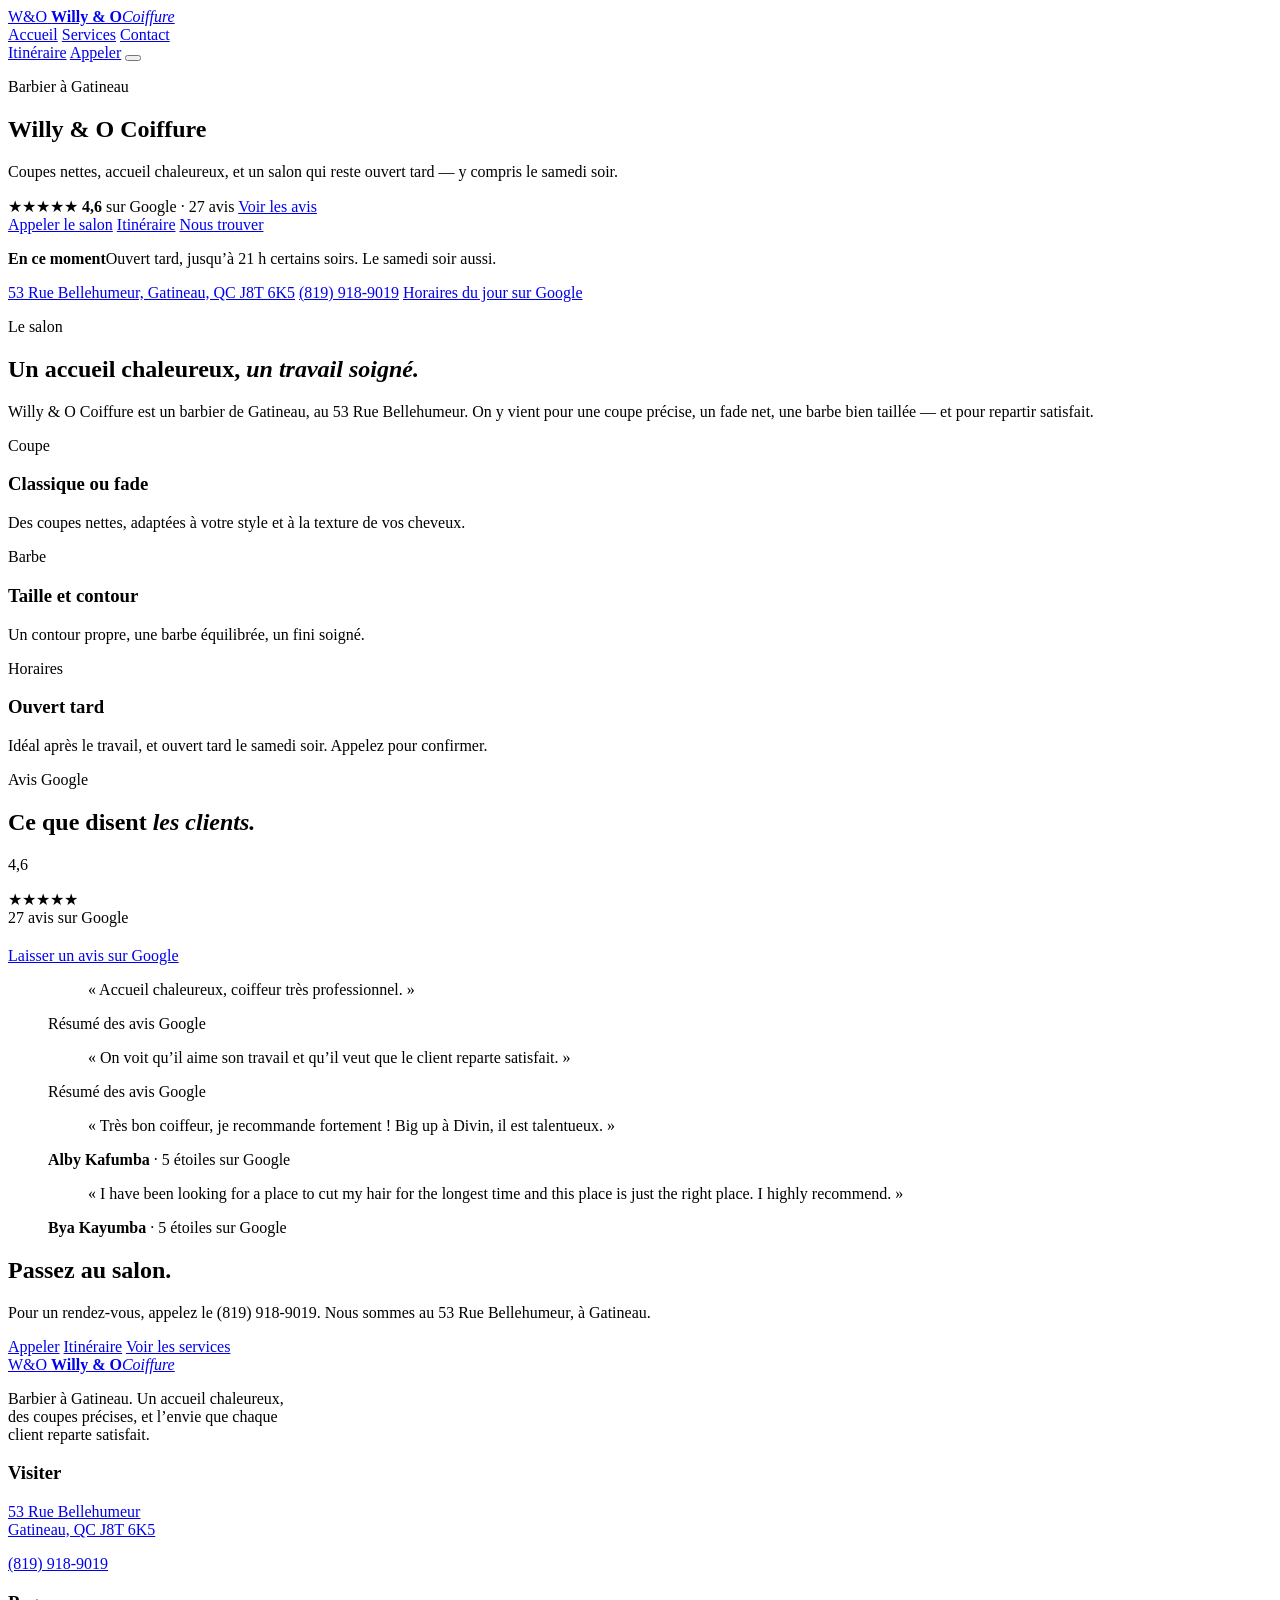
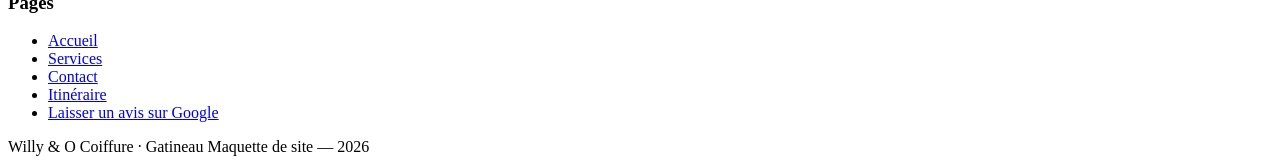
==== index.html @ 510dc856 "Add files via upload" ====
<!DOCTYPE html>
<html lang="fr">
<head>
  <meta charset="utf-8">
  <meta name="viewport" content="width=device-width, initial-scale=1">
  <title>Willy & O Coiffure — Barbier à Gatineau</title>
  <meta name="description" content="Barbier au 53 Rue Bellehumeur, Gatineau. Coupes, fades et barbe. 4,6 étoiles sur Google. Appelez le (819) 918-9019.">
  <link rel="icon" href="images/mark.svg" type="image/svg+xml">
  <link rel="preconnect" href="https://fonts.googleapis.com">
  <link rel="preconnect" href="https://fonts.gstatic.com" crossorigin>
  <link href="https://fonts.googleapis.com/css2?family=Cormorant+Garamond:ital,wght@0,500;0,600;1,500&family=Manrope:wght@400;500;600;700&display=swap" rel="stylesheet">
  <link rel="stylesheet" href="css/styles.css">
</head>
<body>
  <header class="header">
    <div class="header-inner">
      <a class="brand" href="index.html" aria-label="Willy &amp; O Coiffure — accueil">
        <span class="brand-mark" aria-hidden="true"><span>W&amp;O</span></span>
        <span class="brand-text"><strong>Willy &amp; O</strong><em>Coiffure</em></span>
      </a>
      <nav class="nav" aria-label="Navigation principale">
        <a href="index.html" aria-current="page">Accueil</a>
        <a href="services.html">Services</a>
        <a href="contact.html">Contact</a>
      </nav>
      <div class="header-actions">
        <a class="btn btn-ghost" href="https://www.google.com/maps/place/Willy+%26+O+Coiffure/@45.4751829,-75.6952067,17z/data=!3m2!4b1!5s0x4cce1b3f373b9ae1:0xc9d4cb1a926b3ba6!4m6!3m5!1s0x4cce1b52ba546b9f:0x3650c0cee4173c97!8m2!3d45.4751829!4d-75.6926318!16s%2Fg%2F11mzr9w0m_" target="_blank" rel="noopener">Itinéraire</a>
        <a class="btn btn-gold" href="tel:+18199189019">Appeler</a>
        <button class="menu-toggle" type="button" aria-label="Ouvrir le menu" aria-expanded="false"><span></span><span></span><span></span></button>
      </div>
    </div>
  </header>

  <main>
    <section class="hero">
      <div class="wrap hero-grid">
        <div>
          <p class="kicker">Barbier à Gatineau</p>
          <h1>Willy &amp; O <span>Coiffure</span></h1>
          <p class="lede">Coupes nettes, accueil chaleureux, et un salon qui reste ouvert tard — y compris le samedi soir.</p>
          <div class="rating">
            <span class="stars" aria-hidden="true">★★★★★</span>
            <span><strong>4,6</strong> sur Google · 27 avis</span>
            <a href="https://www.google.com/maps/place/Willy+%26+O+Coiffure/@45.4751829,-75.6952067,17z/data=!3m2!4b1!5s0x4cce1b3f373b9ae1:0xc9d4cb1a926b3ba6!4m6!3m5!1s0x4cce1b52ba546b9f:0x3650c0cee4173c97!8m2!3d45.4751829!4d-75.6926318!16s%2Fg%2F11mzr9w0m_" target="_blank" rel="noopener">Voir les avis</a>
          </div>
          <div class="hero-actions">
            <a class="btn btn-gold" href="tel:+18199189019">Appeler le salon</a>
            <a class="btn btn-ghost" href="https://www.google.com/maps/place/Willy+%26+O+Coiffure/@45.4751829,-75.6952067,17z/data=!3m2!4b1!5s0x4cce1b3f373b9ae1:0xc9d4cb1a926b3ba6!4m6!3m5!1s0x4cce1b52ba546b9f:0x3650c0cee4173c97!8m2!3d45.4751829!4d-75.6926318!16s%2Fg%2F11mzr9w0m_" target="_blank" rel="noopener">Itinéraire</a>
            <a class="btn btn-ghost" href="contact.html">Nous trouver</a>
          </div>
        </div>
        <aside class="hero-card">
          <p><strong>En ce moment</strong>Ouvert tard, jusqu’à 21 h certains soirs. Le samedi soir aussi.</p>
          <div class="meta">
            <a class="line" href="https://www.google.com/maps/place/Willy+%26+O+Coiffure/@45.4751829,-75.6952067,17z/data=!3m2!4b1!5s0x4cce1b3f373b9ae1:0xc9d4cb1a926b3ba6!4m6!3m5!1s0x4cce1b52ba546b9f:0x3650c0cee4173c97!8m2!3d45.4751829!4d-75.6926318!16s%2Fg%2F11mzr9w0m_" target="_blank" rel="noopener">53 Rue Bellehumeur, Gatineau, QC J8T 6K5</a>
            <a class="line" href="tel:+18199189019">(819) 918-9019</a>
            <a class="line" href="https://www.google.com/maps/place/Willy+%26+O+Coiffure/@45.4751829,-75.6952067,17z/data=!3m2!4b1!5s0x4cce1b3f373b9ae1:0xc9d4cb1a926b3ba6!4m6!3m5!1s0x4cce1b52ba546b9f:0x3650c0cee4173c97!8m2!3d45.4751829!4d-75.6926318!16s%2Fg%2F11mzr9w0m_" target="_blank" rel="noopener">Horaires du jour sur Google</a>
          </div>
        </aside>
      </div>
    </section>

    <section class="section">
      <div class="wrap">
        <div class="section-head">
          <p class="kicker">Le salon</p>
          <h2>Un accueil chaleureux, <em>un travail soigné.</em></h2>
          <p class="intro">Willy &amp; O Coiffure est un barbier de Gatineau, au 53 Rue Bellehumeur. On y vient pour une coupe précise, un fade net, une barbe bien taillée — et pour repartir satisfait.</p>
        </div>
        <div class="cards-3">
          <article class="card">
            <span class="tag">Coupe</span>
            <h3>Classique ou fade</h3>
            <p>Des coupes nettes, adaptées à votre style et à la texture de vos cheveux.</p>
          </article>
          <article class="card">
            <span class="tag">Barbe</span>
            <h3>Taille et contour</h3>
            <p>Un contour propre, une barbe équilibrée, un fini soigné.</p>
          </article>
          <article class="card">
            <span class="tag">Horaires</span>
            <h3>Ouvert tard</h3>
            <p>Idéal après le travail, et ouvert tard le samedi soir. Appelez pour confirmer.</p>
          </article>
        </div>
      </div>
    </section>

    <section class="section" id="avis">
      <div class="wrap">
        <div class="section-head">
          <p class="kicker">Avis Google</p>
          <h2>Ce que disent <em>les clients.</em></h2>
        </div>
        <div class="review-grid">
          <div class="score-box">
            <div class="num">4,6</div>
            <p><span class="stars" aria-hidden="true">★★★★★</span><br>27 avis sur Google</p>
            <p style="margin-top:20px;"><a class="btn btn-gold" href="https://www.google.com/maps/place/Willy+%26+O+Coiffure/@45.4751829,-75.6952067,17z/data=!3m2!4b1!5s0x4cce1b3f373b9ae1:0xc9d4cb1a926b3ba6!4m6!3m5!1s0x4cce1b52ba546b9f:0x3650c0cee4173c97!8m2!3d45.4751829!4d-75.6926318!16s%2Fg%2F11mzr9w0m_" target="_blank" rel="noopener">Laisser un avis sur Google</a></p>
          </div>
          <div class="quotes">
            <figure class="quote">
              <blockquote>« Accueil chaleureux, coiffeur très professionnel. »</blockquote>
              <figcaption>Résumé des avis Google</figcaption>
            </figure>
            <figure class="quote">
              <blockquote>« On voit qu’il aime son travail et qu’il veut que le client reparte satisfait. »</blockquote>
              <figcaption>Résumé des avis Google</figcaption>
            </figure>
            <figure class="quote">
              <blockquote>« Très bon coiffeur, je recommande fortement ! Big up à Divin, il est talentueux. »</blockquote>
              <figcaption><strong>Alby Kafumba</strong> · 5 étoiles sur Google</figcaption>
            </figure>
            <figure class="quote">
              <blockquote>« I have been looking for a place to cut my hair for the longest time and this place is just the right place. I highly recommend. »</blockquote>
              <figcaption><strong>Bya Kayumba</strong> · 5 étoiles sur Google</figcaption>
            </figure>
          </div>
        </div>
      </div>
    </section>

    <section class="cta-band">
      <div class="wrap">
        <h2>Passez au salon.</h2>
        <p>Pour un rendez-vous, appelez le (819) 918-9019. Nous sommes au 53 Rue Bellehumeur, à Gatineau.</p>
        <div class="cta-row">
          <a class="btn btn-gold" href="tel:+18199189019">Appeler</a>
          <a class="btn btn-ghost" href="https://www.google.com/maps/place/Willy+%26+O+Coiffure/@45.4751829,-75.6952067,17z/data=!3m2!4b1!5s0x4cce1b3f373b9ae1:0xc9d4cb1a926b3ba6!4m6!3m5!1s0x4cce1b52ba546b9f:0x3650c0cee4173c97!8m2!3d45.4751829!4d-75.6926318!16s%2Fg%2F11mzr9w0m_" target="_blank" rel="noopener">Itinéraire</a>
          <a class="btn btn-ghost" href="services.html">Voir les services</a>
        </div>
      </div>
    </section>
  </main>

  <footer class="footer">
    <div class="wrap footer-grid">
      <div>
        <a class="brand" href="index.html">
          <span class="brand-mark" aria-hidden="true"><span>W&amp;O</span></span>
          <span class="brand-text"><strong>Willy &amp; O</strong><em>Coiffure</em></span>
        </a>
        <p style="margin:16px 0 0;max-width:36ch;">Barbier à Gatineau. Un accueil chaleureux, des coupes précises, et l’envie que chaque client reparte satisfait.</p>
      </div>
      <div>
        <h3>Visiter</h3>
        <p><a href="https://www.google.com/maps/place/Willy+%26+O+Coiffure/@45.4751829,-75.6952067,17z/data=!3m2!4b1!5s0x4cce1b3f373b9ae1:0xc9d4cb1a926b3ba6!4m6!3m5!1s0x4cce1b52ba546b9f:0x3650c0cee4173c97!8m2!3d45.4751829!4d-75.6926318!16s%2Fg%2F11mzr9w0m_" target="_blank" rel="noopener">53 Rue Bellehumeur<br>Gatineau, QC J8T 6K5</a></p>
        <p style="margin-top:12px;"><a href="tel:+18199189019">(819) 918-9019</a></p>
      </div>
      <div>
        <h3>Pages</h3>
        <ul>
          <li><a href="index.html">Accueil</a></li>
          <li><a href="services.html">Services</a></li>
          <li><a href="contact.html">Contact</a></li>
          <li><a href="https://www.google.com/maps/place/Willy+%26+O+Coiffure/@45.4751829,-75.6952067,17z/data=!3m2!4b1!5s0x4cce1b3f373b9ae1:0xc9d4cb1a926b3ba6!4m6!3m5!1s0x4cce1b52ba546b9f:0x3650c0cee4173c97!8m2!3d45.4751829!4d-75.6926318!16s%2Fg%2F11mzr9w0m_" target="_blank" rel="noopener">Itinéraire</a></li>
          <li><a href="https://www.google.com/maps/place/Willy+%26+O+Coiffure/@45.4751829,-75.6952067,17z/data=!3m2!4b1!5s0x4cce1b3f373b9ae1:0xc9d4cb1a926b3ba6!4m6!3m5!1s0x4cce1b52ba546b9f:0x3650c0cee4173c97!8m2!3d45.4751829!4d-75.6926318!16s%2Fg%2F11mzr9w0m_" target="_blank" rel="noopener">Laisser un avis sur Google</a></li>
        </ul>
      </div>
    </div>
    <div class="wrap legal">
      <span>Willy &amp; O Coiffure · Gatineau</span>
      <span>Maquette de site — 2026</span>
    </div>
  </footer>
  <script src="js/main.js"></script>
</body>
</html>
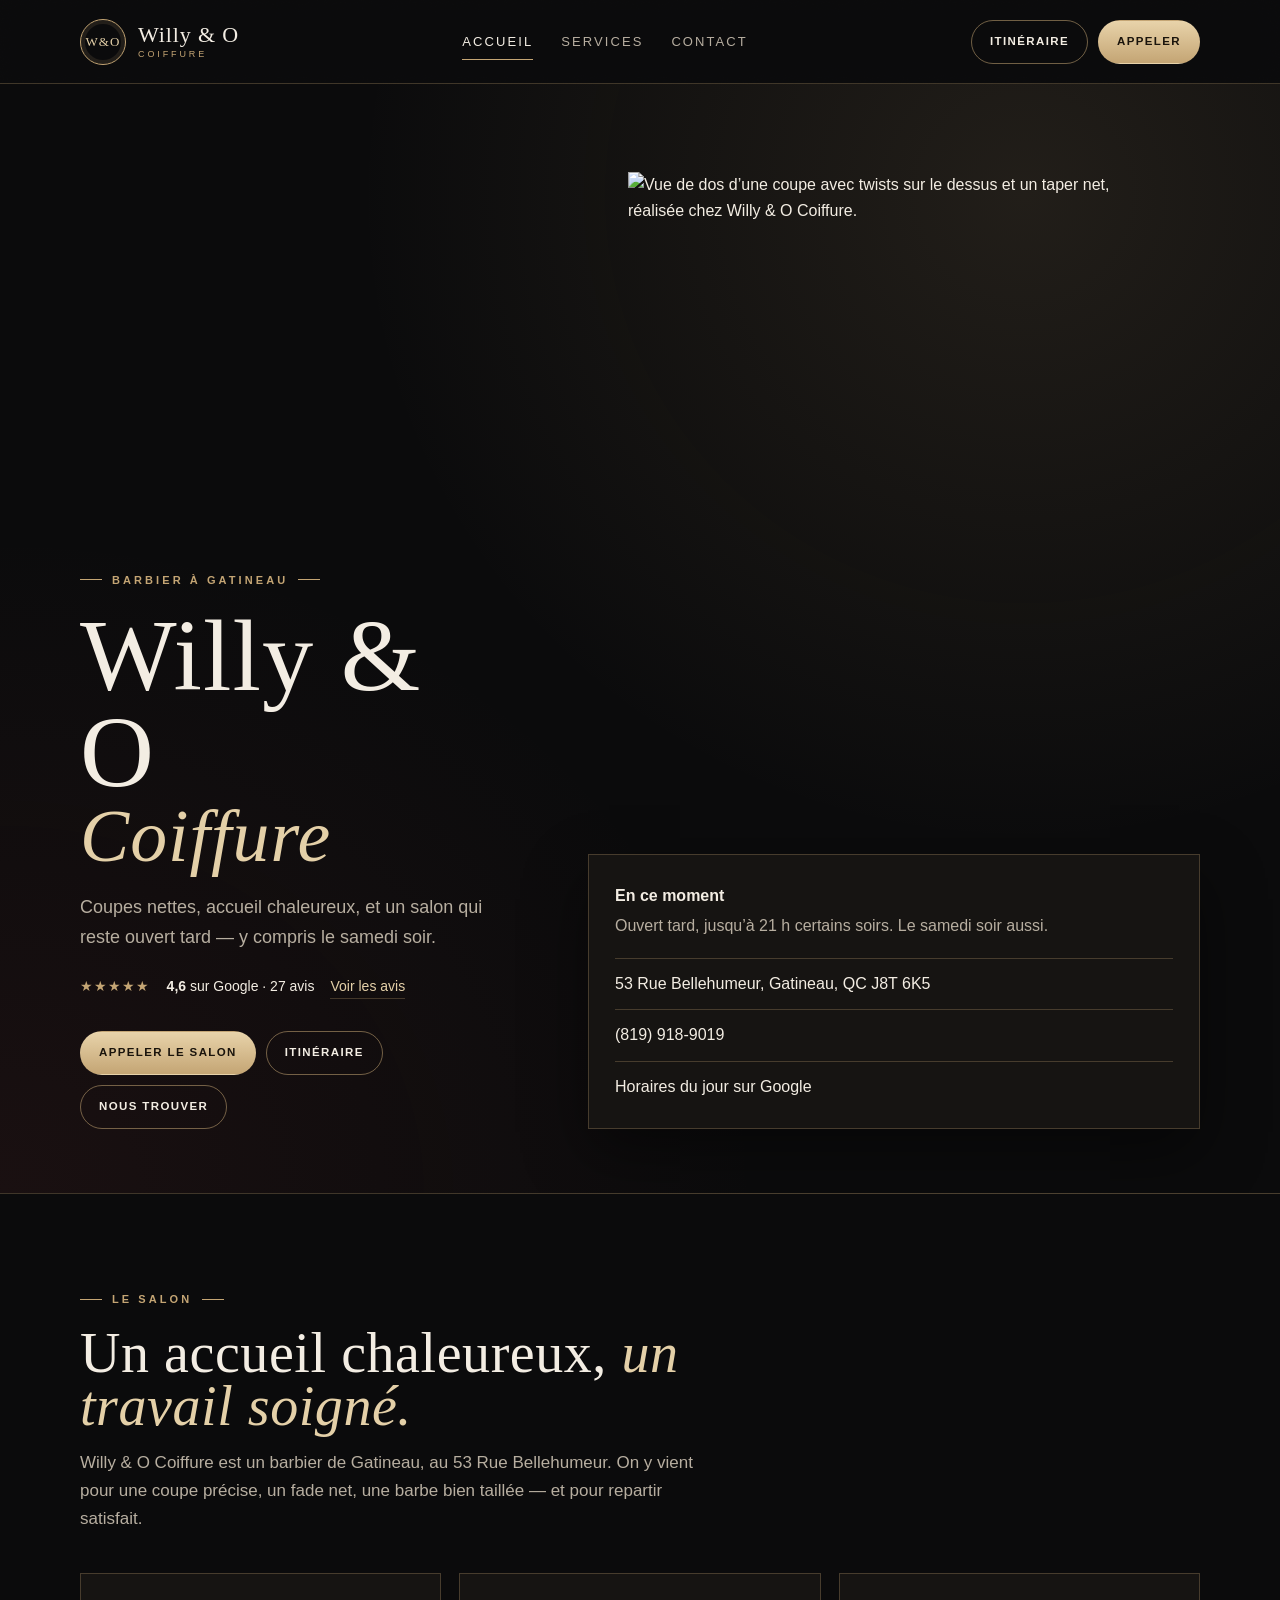
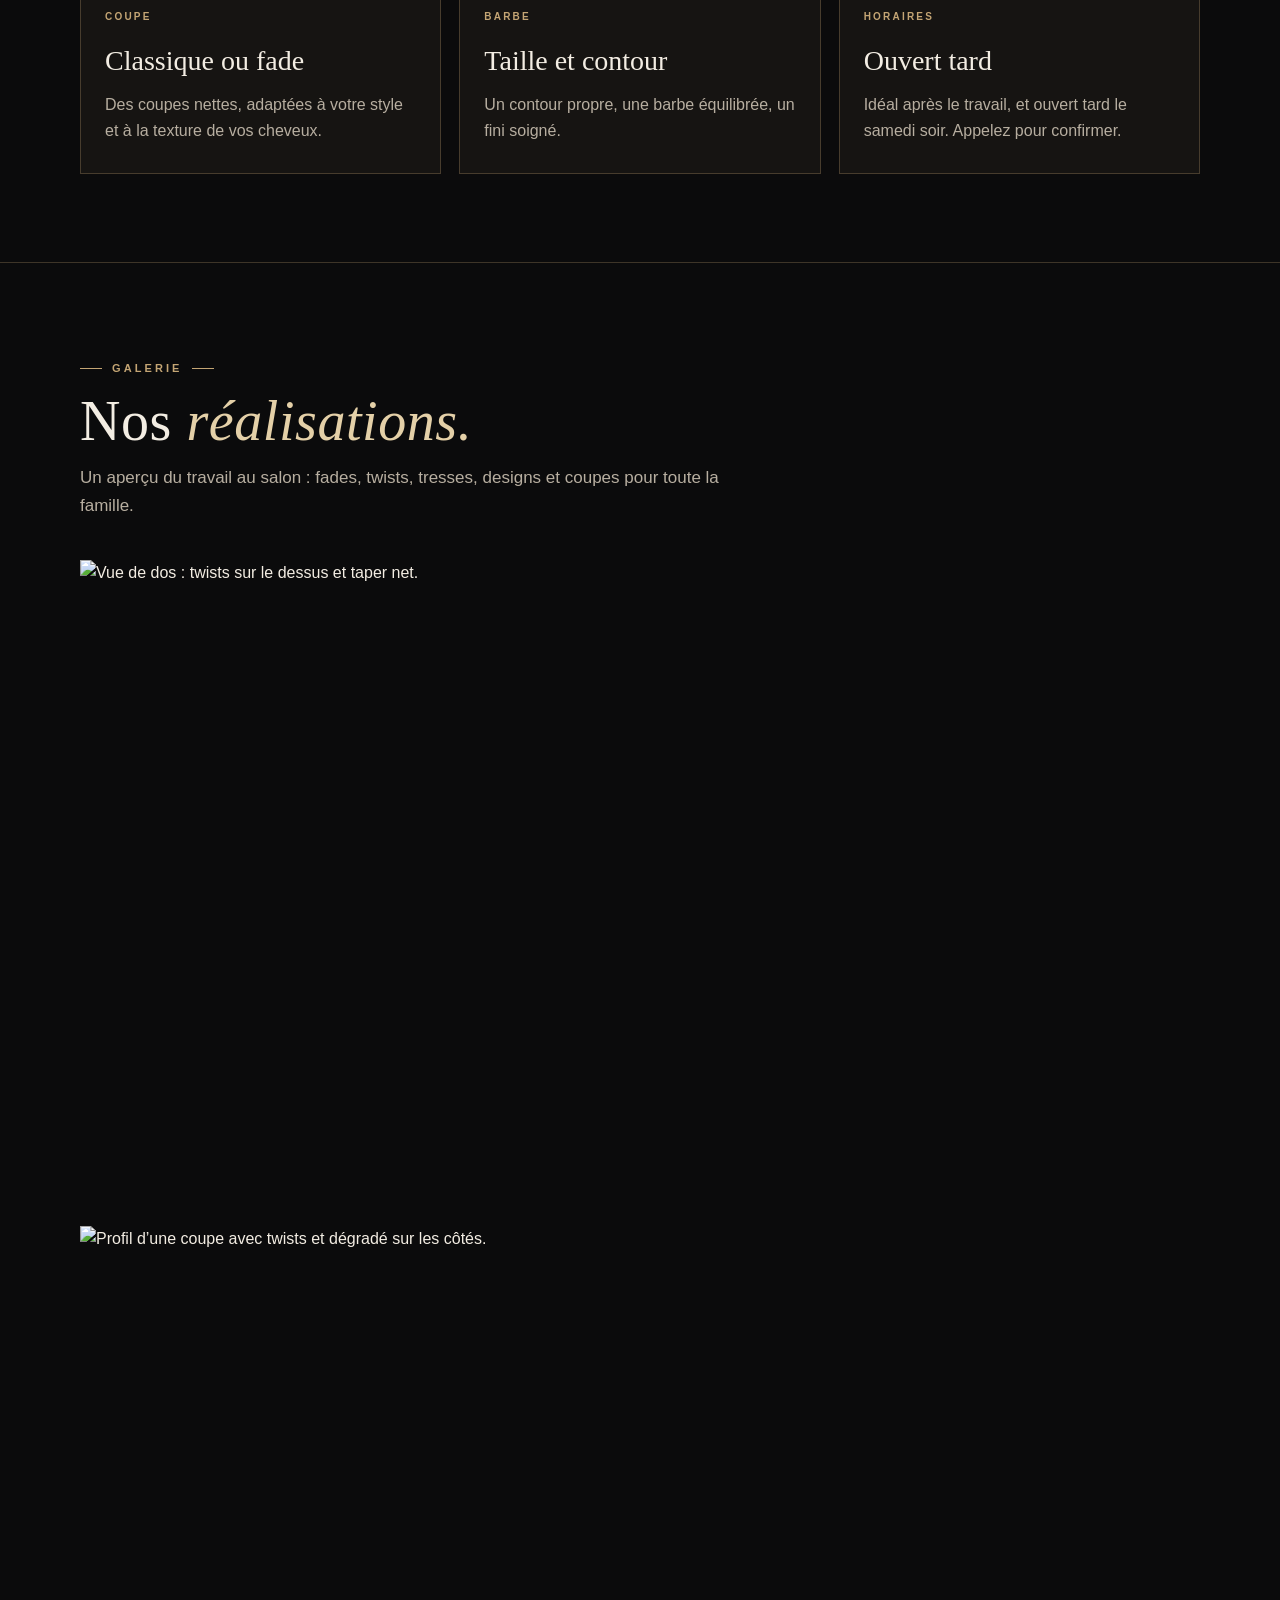
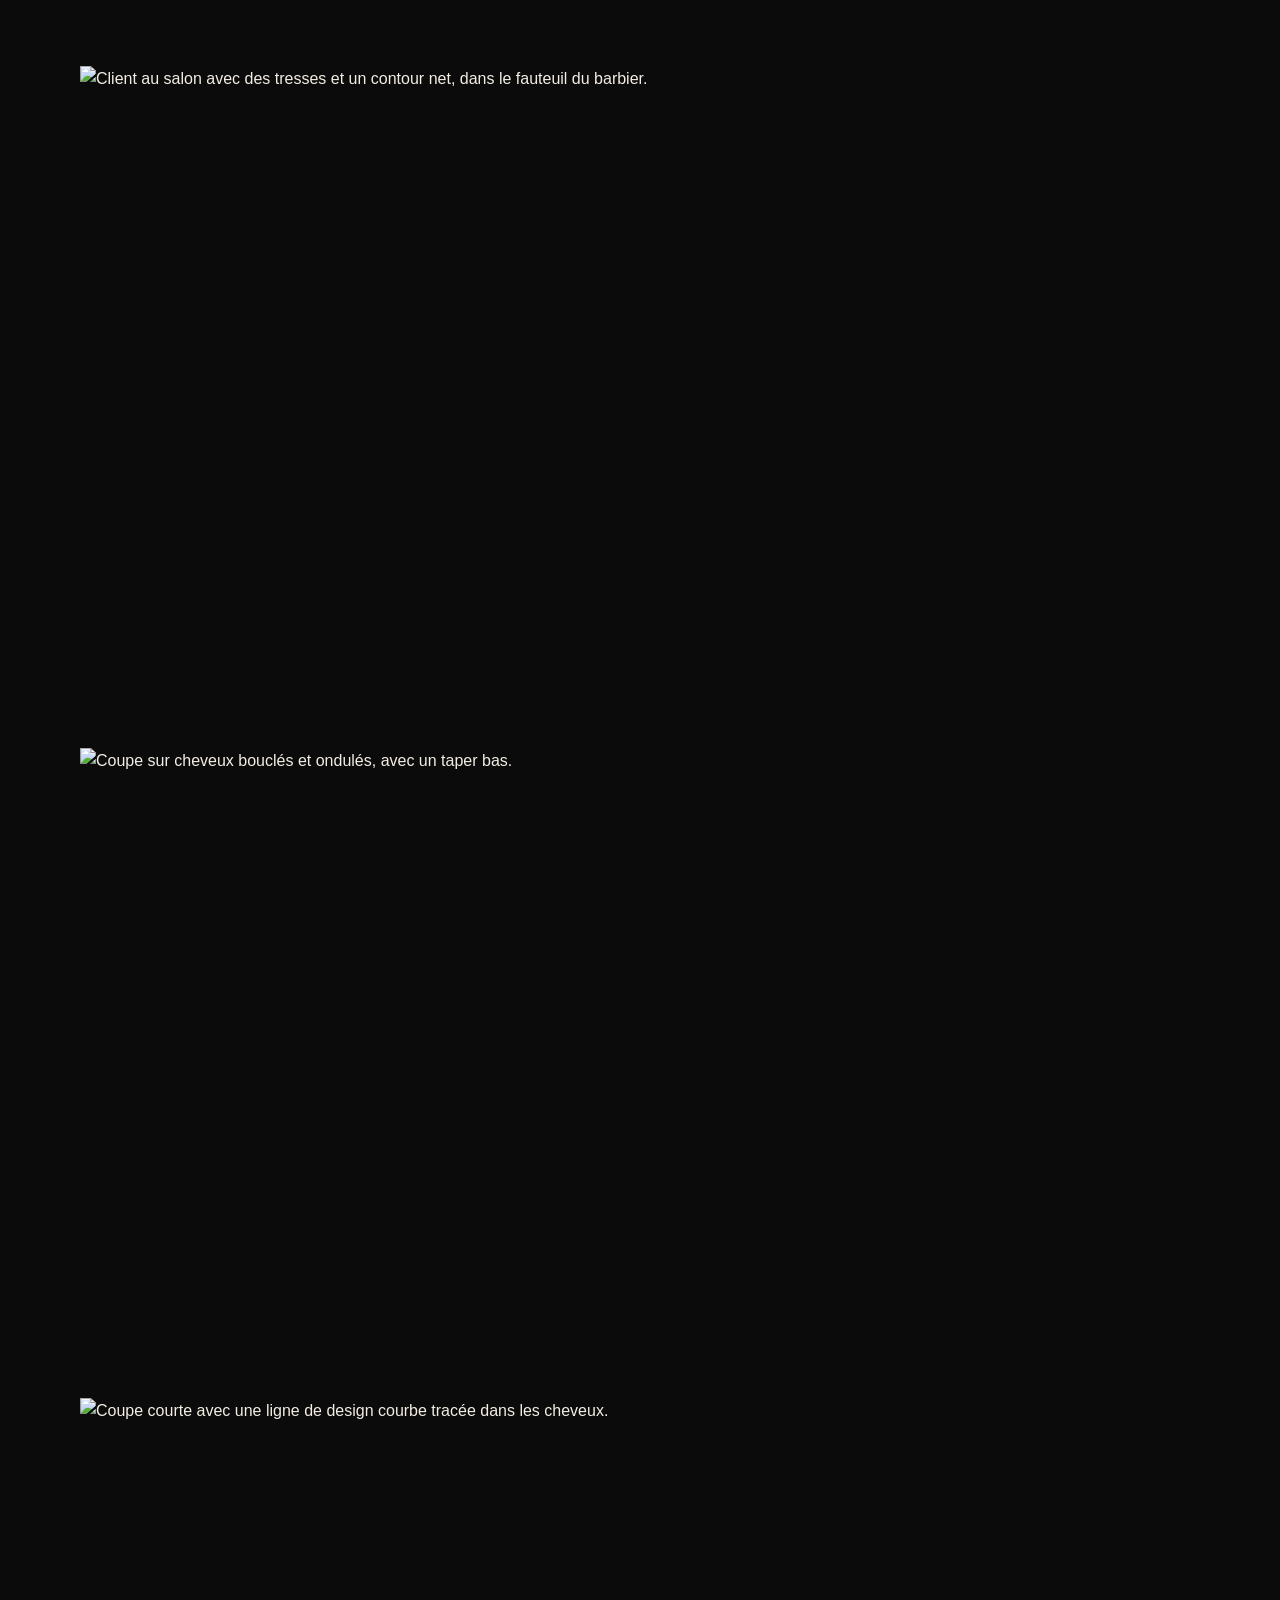
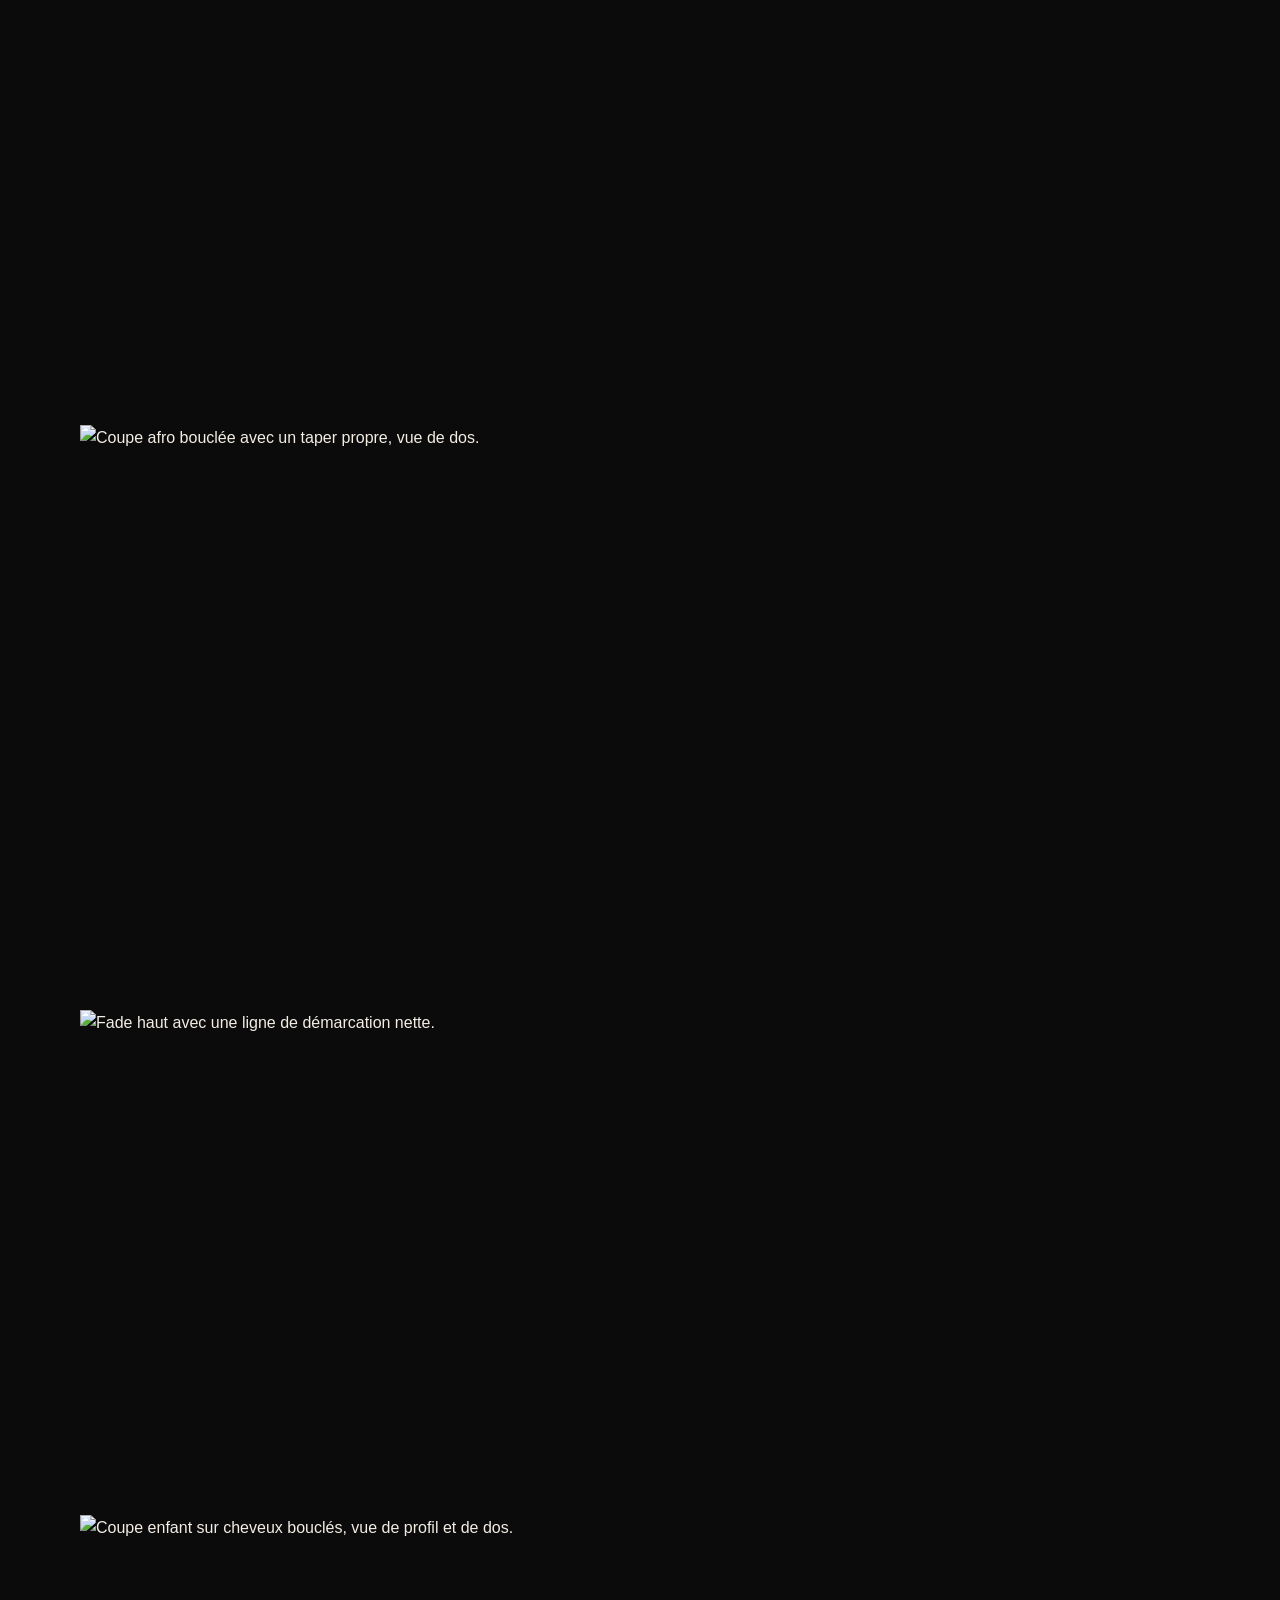
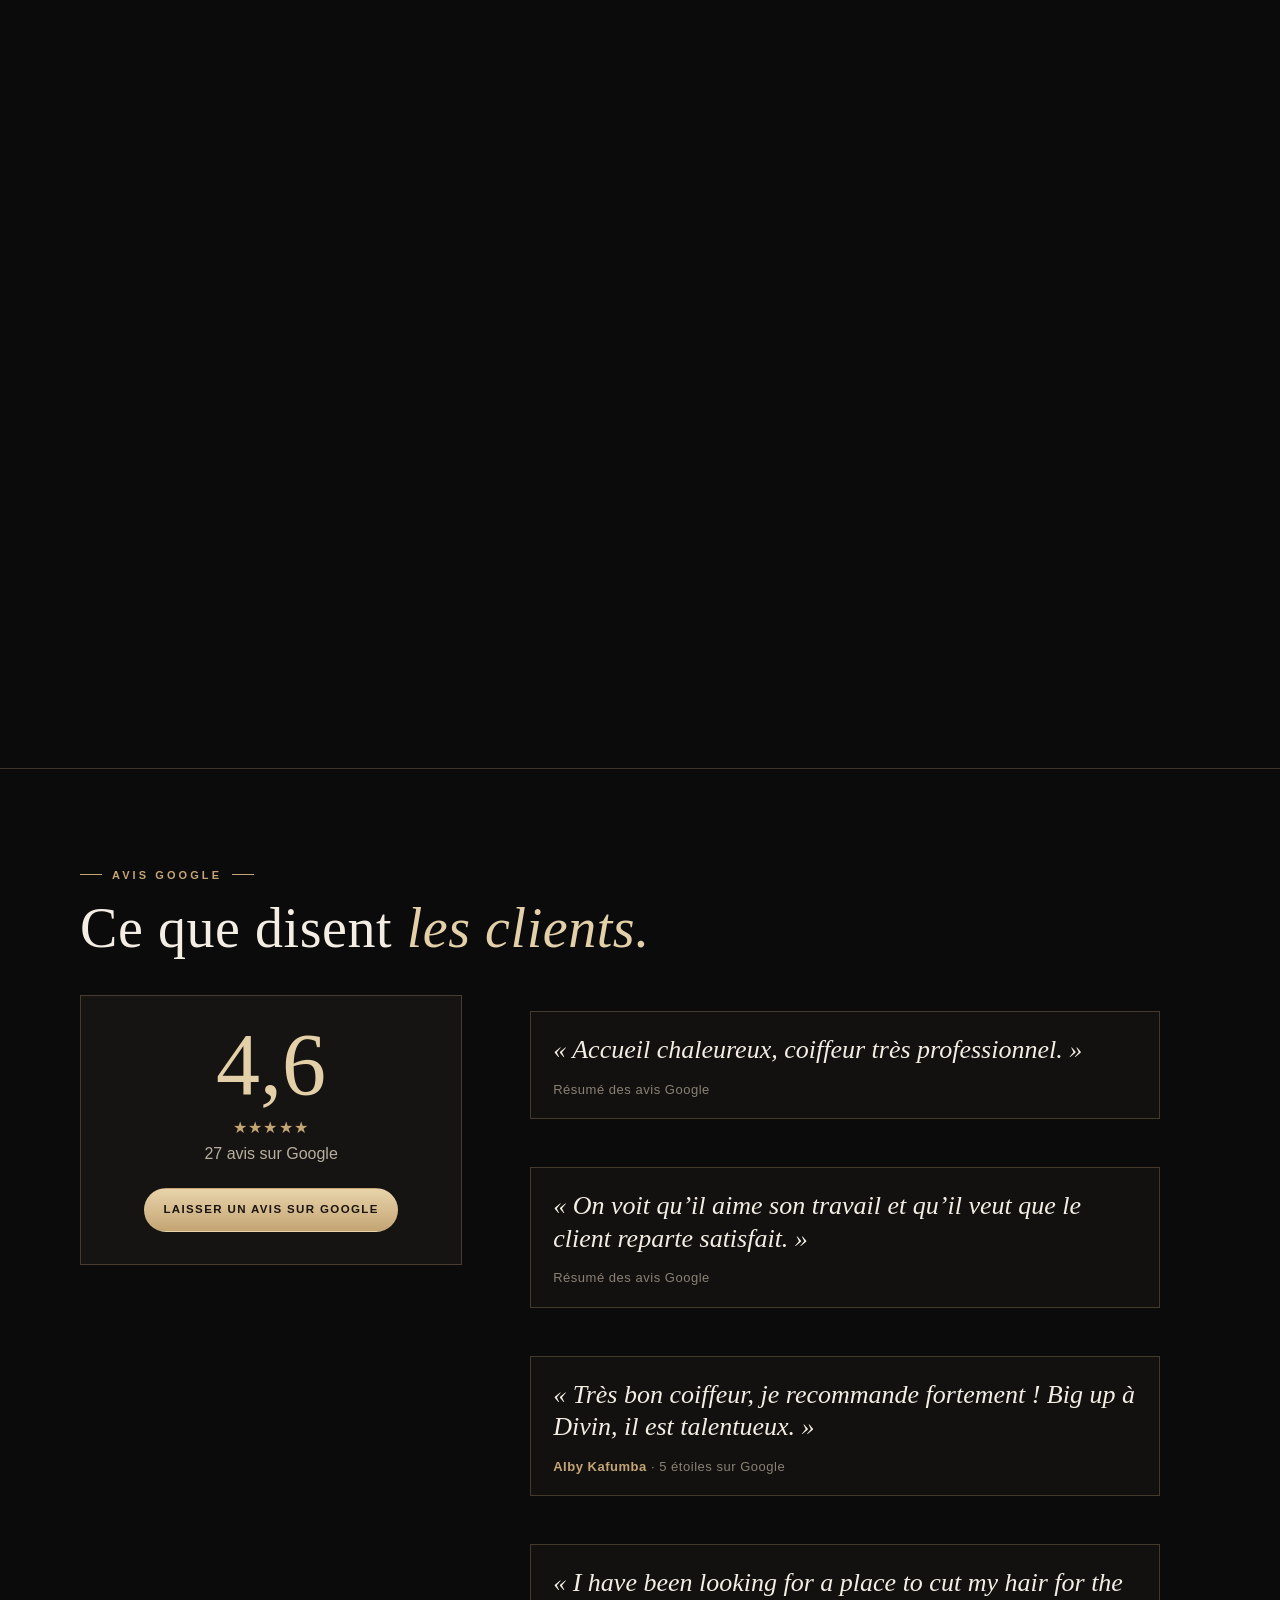
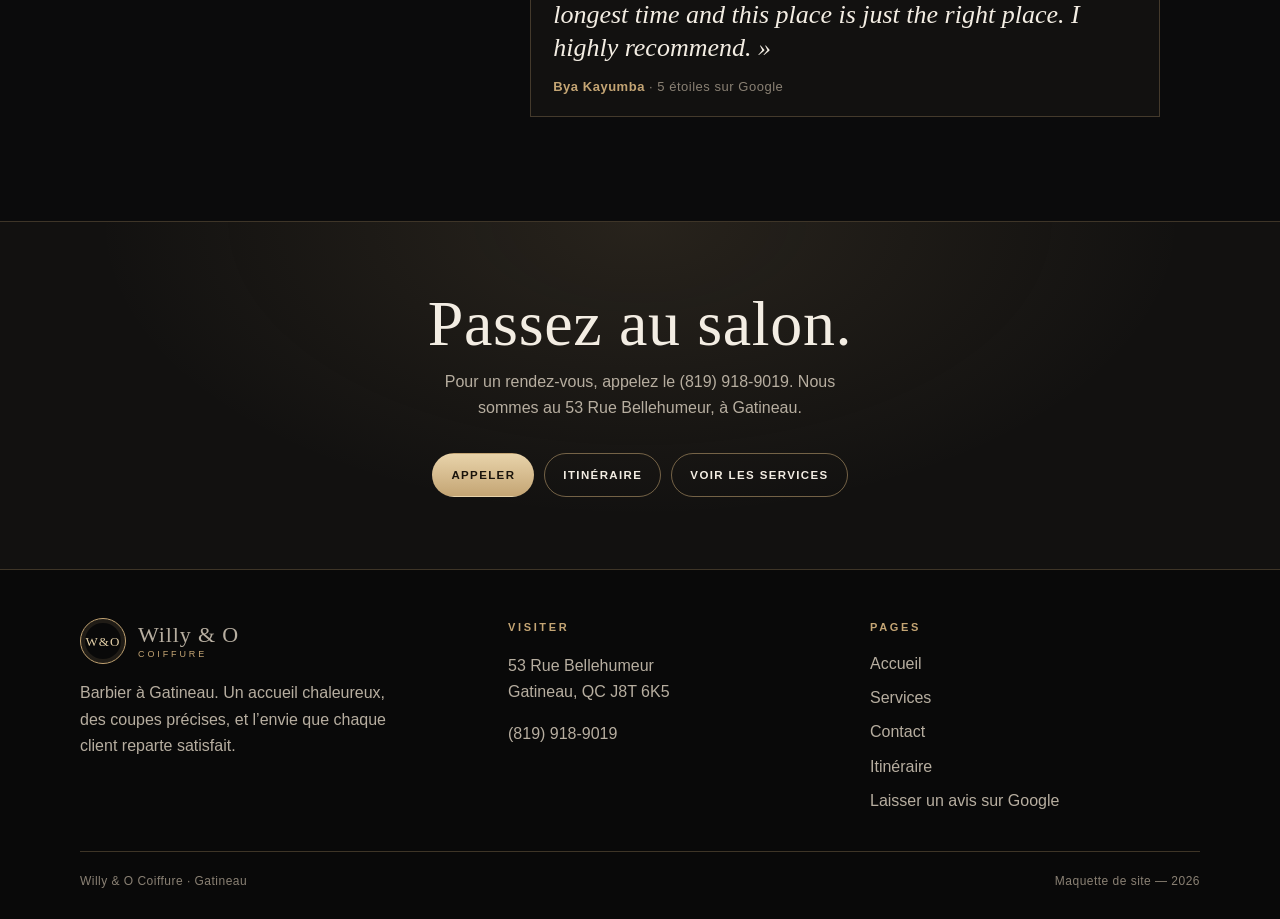
==== commit 9b8fd7b0: "Add files via upload" ====
--- a/index.html
+++ b/index.html
@@ -49,14 +49,19 @@
             <a class="btn btn-ghost" href="contact.html">Nous trouver</a>
           </div>
         </div>
-        <aside class="hero-card">
-          <p><strong>En ce moment</strong>Ouvert tard, jusqu’à 21 h certains soirs. Le samedi soir aussi.</p>
-          <div class="meta">
-            <a class="line" href="https://www.google.com/maps/place/Willy+%26+O+Coiffure/@45.4751829,-75.6952067,17z/data=!3m2!4b1!5s0x4cce1b3f373b9ae1:0xc9d4cb1a926b3ba6!4m6!3m5!1s0x4cce1b52ba546b9f:0x3650c0cee4173c97!8m2!3d45.4751829!4d-75.6926318!16s%2Fg%2F11mzr9w0m_" target="_blank" rel="noopener">53 Rue Bellehumeur, Gatineau, QC J8T 6K5</a>
-            <a class="line" href="tel:+18199189019">(819) 918-9019</a>
-            <a class="line" href="https://www.google.com/maps/place/Willy+%26+O+Coiffure/@45.4751829,-75.6952067,17z/data=!3m2!4b1!5s0x4cce1b3f373b9ae1:0xc9d4cb1a926b3ba6!4m6!3m5!1s0x4cce1b52ba546b9f:0x3650c0cee4173c97!8m2!3d45.4751829!4d-75.6926318!16s%2Fg%2F11mzr9w0m_" target="_blank" rel="noopener">Horaires du jour sur Google</a>
-          </div>
-        </aside>
+        <div class="hero-visual">
+          <figure class="hero-frame">
+            <img src="images/gallery/01-twists-dos.jpg" width="532" height="666" alt="Vue de dos d’une coupe avec twists sur le dessus et un taper net, réalisée chez Willy &amp; O Coiffure.">
+          </figure>
+          <aside class="hero-card">
+            <p><strong>En ce moment</strong>Ouvert tard, jusqu’à 21 h certains soirs. Le samedi soir aussi.</p>
+            <div class="meta">
+              <a class="line" href="https://www.google.com/maps/place/Willy+%26+O+Coiffure/@45.4751829,-75.6952067,17z/data=!3m2!4b1!5s0x4cce1b3f373b9ae1:0xc9d4cb1a926b3ba6!4m6!3m5!1s0x4cce1b52ba546b9f:0x3650c0cee4173c97!8m2!3d45.4751829!4d-75.6926318!16s%2Fg%2F11mzr9w0m_" target="_blank" rel="noopener">53 Rue Bellehumeur, Gatineau, QC J8T 6K5</a>
+              <a class="line" href="tel:+18199189019">(819) 918-9019</a>
+              <a class="line" href="https://www.google.com/maps/place/Willy+%26+O+Coiffure/@45.4751829,-75.6952067,17z/data=!3m2!4b1!5s0x4cce1b3f373b9ae1:0xc9d4cb1a926b3ba6!4m6!3m5!1s0x4cce1b52ba546b9f:0x3650c0cee4173c97!8m2!3d45.4751829!4d-75.6926318!16s%2Fg%2F11mzr9w0m_" target="_blank" rel="noopener">Horaires du jour sur Google</a>
+            </div>
+          </aside>
+        </div>
       </div>
     </section>
 
@@ -87,6 +92,43 @@
       </div>
     </section>
 
+
+    <section class="section" id="realisations">
+      <div class="wrap">
+        <div class="section-head">
+          <p class="kicker">Galerie</p>
+          <h2>Nos <em>réalisations.</em></h2>
+          <p class="intro">Un aperçu du travail au salon : fades, twists, tresses, designs et coupes pour toute la famille.</p>
+        </div>
+        <div class="gallery-grid">
+          <a class="gallery-item" href="images/gallery/01-twists-dos.jpg" data-lightbox>
+            <img src="images/gallery/01-twists-dos.jpg" width="532" height="666" loading="lazy" alt="Vue de dos : twists sur le dessus et taper net.">
+          </a>
+          <a class="gallery-item" href="images/gallery/02-twists-profil.jpg" data-lightbox>
+            <img src="images/gallery/02-twists-profil.jpg" width="425" height="440" loading="lazy" alt="Profil d’une coupe avec twists et dégradé sur les côtés.">
+          </a>
+          <a class="gallery-item" href="images/gallery/03-tresses-salon.jpg" data-lightbox>
+            <img src="images/gallery/03-tresses-salon.jpg" width="770" height="682" loading="lazy" alt="Client au salon avec des tresses et un contour net, dans le fauteuil du barbier.">
+          </a>
+          <a class="gallery-item" href="images/gallery/04-curly-taper.jpg" data-lightbox>
+            <img src="images/gallery/04-curly-taper.jpg" width="872" height="650" loading="lazy" alt="Coupe sur cheveux bouclés et ondulés, avec un taper bas.">
+          </a>
+          <a class="gallery-item" href="images/gallery/05-design-courbe.jpg" data-lightbox>
+            <img src="images/gallery/05-design-courbe.jpg" width="932" height="627" loading="lazy" alt="Coupe courte avec une ligne de design courbe tracée dans les cheveux.">
+          </a>
+          <a class="gallery-item" href="images/gallery/06-afro-taper.jpg" data-lightbox>
+            <img src="images/gallery/06-afro-taper.jpg" width="776" height="585" loading="lazy" alt="Coupe afro bouclée avec un taper propre, vue de dos.">
+          </a>
+          <a class="gallery-item" href="images/gallery/07-high-fade-ligne.jpg" data-lightbox>
+            <img src="images/gallery/07-high-fade-ligne.jpg" width="622" height="505" loading="lazy" alt="Fade haut avec une ligne de démarcation nette.">
+          </a>
+          <a class="gallery-item" href="images/gallery/08-coupe-enfant.jpg" data-lightbox>
+            <img src="images/gallery/08-coupe-enfant.jpg" width="913" height="765" loading="lazy" alt="Coupe enfant sur cheveux bouclés, vue de profil et de dos.">
+          </a>
+        </div>
+      </div>
+    </section>
+
     <section class="section" id="avis">
       <div class="wrap">
         <div class="section-head">
--- a/css/styles.css
+++ b/css/styles.css
@@ -0,0 +1,451 @@
+/* Willy & O Coiffure — maquette 3 pages */
+:root {
+  --bg: #0b0b0c;
+  --bg-2: #121110;
+  --card: #161412;
+  --line: rgba(196, 165, 116, 0.28);
+  --line-strong: rgba(196, 165, 116, 0.55);
+  --gold: #c4a574;
+  --gold-2: #e4d0a8;
+  --cream: #f3ede3;
+  --muted: #b7aea0;
+  --dim: #8a8174;
+  --red: #9c3b3b;
+  --shadow: 0 24px 60px rgba(0, 0, 0, 0.45);
+  --font-serif: "Cormorant Garamond", "Times New Roman", serif;
+  --font-sans: "Manrope", "Helvetica Neue", Helvetica, Arial, sans-serif;
+  --wrap: 1120px;
+  --header-h: 84px;
+}
+
+*, *::before, *::after { box-sizing: border-box; }
+html { scroll-behavior: smooth; }
+html, body { margin: 0; padding: 0; }
+body {
+  background: var(--bg);
+  color: var(--cream);
+  font-family: var(--font-sans);
+  font-size: 16px;
+  line-height: 1.65;
+  -webkit-font-smoothing: antialiased;
+  text-rendering: optimizeLegibility;
+}
+img { max-width: 100%; display: block; }
+a { color: inherit; text-decoration: none; }
+button { font: inherit; color: inherit; background: none; border: 0; cursor: pointer; }
+
+.wrap { width: min(var(--wrap), calc(100% - 40px)); margin-inline: auto; }
+
+/* texture */
+body::before {
+  content: "";
+  position: fixed;
+  inset: 0;
+  pointer-events: none;
+  z-index: 0;
+  opacity: 0.18;
+  background-image: url("data:image/svg+xml,%3Csvg xmlns='http://www.w3.org/2000/svg' width='180' height='180'%3E%3Cfilter id='n'%3E%3CfeTurbulence type='fractalNoise' baseFrequency='.85' numOctaves='2' stitchTiles='stitch'/%3E%3C/filter%3E%3Crect width='180' height='180' filter='url(%23n)' opacity='.55'/%3E%3C/svg%3E");
+}
+body > * { position: relative; z-index: 1; }
+
+/* header */
+.header {
+  position: sticky;
+  top: 0;
+  z-index: 50;
+  height: var(--header-h);
+  display: flex;
+  align-items: center;
+  border-bottom: 1px solid var(--line);
+  background: rgba(11, 11, 12, 0.86);
+  backdrop-filter: blur(16px);
+}
+.header-inner {
+  display: flex;
+  align-items: center;
+  justify-content: space-between;
+  gap: 20px;
+  width: min(var(--wrap), calc(100% - 40px));
+  margin-inline: auto;
+}
+.brand {
+  display: flex;
+  align-items: center;
+  gap: 12px;
+  min-width: 0;
+}
+.brand-mark {
+  width: 46px;
+  height: 46px;
+  flex: 0 0 46px;
+  border: 1px solid var(--gold);
+  border-radius: 50%;
+  display: grid;
+  place-items: center;
+  box-shadow: inset 0 0 0 4px rgba(196,165,116,0.12);
+}
+.brand-mark span {
+  font-family: var(--font-serif);
+  font-size: 13px;
+  letter-spacing: 0.08em;
+  color: var(--gold-2);
+  line-height: 1;
+}
+.brand-text { display: flex; flex-direction: column; line-height: 1; }
+.brand-text strong {
+  font-family: var(--font-serif);
+  font-weight: 500;
+  font-size: 22px;
+  letter-spacing: 0.04em;
+}
+.brand-text em {
+  font-style: normal;
+  font-size: 9px;
+  letter-spacing: 0.32em;
+  color: var(--gold);
+  text-transform: uppercase;
+  margin-top: 4px;
+}
+
+.nav { display: flex; align-items: center; gap: 28px; }
+.nav a {
+  font-size: 13px;
+  letter-spacing: 0.16em;
+  text-transform: uppercase;
+  color: var(--muted);
+  position: relative;
+}
+.nav a:hover, .nav a[aria-current="page"] { color: var(--cream); }
+.nav a[aria-current="page"]::after {
+  content: "";
+  position: absolute;
+  left: 0; right: 0; bottom: -8px;
+  height: 1px;
+  background: var(--gold);
+}
+
+.header-actions { display: flex; align-items: center; gap: 10px; }
+
+.btn {
+  display: inline-flex;
+  align-items: center;
+  justify-content: center;
+  gap: 8px;
+  min-height: 44px;
+  padding: 0 18px;
+  border: 1px solid var(--line-strong);
+  border-radius: 999px;
+  letter-spacing: 0.12em;
+  text-transform: uppercase;
+  font-size: 11.5px;
+  font-weight: 600;
+  transition: background .2s, color .2s, border-color .2s, transform .2s;
+}
+.btn:hover { border-color: var(--gold-2); color: var(--gold-2); }
+.btn-gold {
+  background: linear-gradient(180deg, #e8d3aa 0%, #c4a574 100%);
+  color: #1a140c;
+  border-color: transparent;
+}
+.btn-gold:hover { color: #1a140c; filter: brightness(1.06); }
+.btn-ghost { background: transparent; color: var(--cream); }
+
+.menu-toggle {
+  display: none;
+  width: 44px;
+  height: 44px;
+  border: 1px solid var(--line);
+  border-radius: 50%;
+  align-items: center;
+  justify-content: center;
+  flex-direction: column;
+  gap: 5px;
+}
+.menu-toggle span {
+  display: block;
+  width: 16px;
+  height: 1px;
+  background: var(--cream);
+}
+
+/* hero */
+.hero {
+  padding: 72px 0 64px;
+  border-bottom: 1px solid var(--line);
+  overflow: hidden;
+  background:
+    radial-gradient(ellipse at 80% 10%, rgba(196,165,116,0.12), transparent 46%),
+    radial-gradient(ellipse at 0% 100%, rgba(156,59,59,0.10), transparent 42%),
+    var(--bg);
+}
+.hero-grid {
+  display: grid;
+  grid-template-columns: 1.15fr 0.85fr;
+  gap: 56px;
+  align-items: end;
+}
+.kicker {
+  display: inline-flex;
+  align-items: center;
+  gap: 10px;
+  color: var(--gold);
+  letter-spacing: 0.28em;
+  text-transform: uppercase;
+  font-size: 11px;
+  font-weight: 600;
+  margin: 0 0 18px;
+}
+.kicker::before, .kicker::after {
+  content: "";
+  width: 22px;
+  height: 1px;
+  background: var(--gold);
+}
+.hero h1, .page-hero h1, .section h2, .cta-band h2 {
+  font-family: var(--font-serif);
+  font-weight: 500;
+  letter-spacing: 0.01em;
+  line-height: 0.95;
+  margin: 0;
+}
+.hero h1 {
+  font-size: clamp(56px, 8vw, 104px);
+  max-width: 8ch;
+}
+.hero h1 span { display: block; font-style: italic; color: var(--gold-2); font-size: 0.72em; }
+.lede {
+  margin: 22px 0 0;
+  color: var(--muted);
+  font-size: 18px;
+  max-width: 42ch;
+}
+.rating {
+  display: flex;
+  flex-wrap: wrap;
+  align-items: center;
+  gap: 12px 16px;
+  margin-top: 22px;
+  color: var(--cream);
+  font-size: 14px;
+}
+.stars { color: var(--gold); letter-spacing: 0.08em; }
+.rating a { color: var(--gold-2); border-bottom: 1px solid var(--line); }
+.hero-actions, .cta-row { display: flex; flex-wrap: wrap; gap: 10px; margin-top: 32px; }
+
+.hero-card {
+  background: var(--card);
+  border: 1px solid var(--line);
+  padding: 28px 26px;
+  box-shadow: var(--shadow);
+}
+.hero-card p { margin: 0; color: var(--muted); }
+.hero-card strong { display: block; color: var(--cream); font-weight: 600; margin-bottom: 4px; }
+.hero-card .meta { margin-top: 18px; display: grid; gap: 12px; }
+.hero-card a.line {
+  display: block;
+  color: var(--cream);
+  border-top: 1px solid var(--line);
+  padding-top: 12px;
+}
+.hero-card a.line:hover { color: var(--gold-2); }
+
+/* sections */
+.section { padding: 88px 0; border-bottom: 1px solid var(--line); }
+.section-head { max-width: 640px; margin-bottom: 40px; }
+.section h2 { font-size: clamp(36px, 5vw, 56px); }
+.section h2 em { font-style: italic; color: var(--gold-2); }
+.section .intro { color: var(--muted); font-size: 17px; margin: 16px 0 0; }
+
+.cards-3, .cards-2 { display: grid; gap: 18px; }
+.cards-3 { grid-template-columns: repeat(3, 1fr); }
+.cards-2 { grid-template-columns: repeat(2, 1fr); }
+.card {
+  background: var(--card);
+  border: 1px solid var(--line);
+  padding: 28px 24px;
+  min-height: 100%;
+}
+.card h3 {
+  font-family: var(--font-serif);
+  font-size: 28px;
+  font-weight: 500;
+  margin: 0 0 8px;
+}
+.card p { margin: 0; color: var(--muted); }
+.card .tag {
+  display: inline-block;
+  color: var(--gold);
+  letter-spacing: 0.22em;
+  text-transform: uppercase;
+  font-size: 10px;
+  font-weight: 600;
+  margin-bottom: 12px;
+}
+
+/* reviews */
+.review-grid { display: grid; grid-template-columns: 0.7fr 1.3fr; gap: 28px; align-items: start; }
+.score-box {
+  border: 1px solid var(--line);
+  background: var(--card);
+  padding: 32px 28px;
+  text-align: center;
+}
+.score-box .num {
+  font-family: var(--font-serif);
+  font-size: 88px;
+  line-height: 0.85;
+  color: var(--gold-2);
+}
+.score-box p { margin: 12px 0 0; color: var(--muted); }
+.quotes { display: grid; gap: 16px; }
+.quote {
+  border: 1px solid var(--line);
+  padding: 22px 22px 18px;
+  background: var(--bg-2);
+}
+.quote blockquote {
+  margin: 0;
+  font-family: var(--font-serif);
+  font-size: 26px;
+  line-height: 1.25;
+  font-style: italic;
+}
+.quote figcaption { margin-top: 12px; color: var(--dim); font-size: 13px; letter-spacing: 0.04em; }
+.quote figcaption strong { color: var(--gold); font-weight: 600; }
+
+/* services list */
+.svc-table { width: 100%; border-collapse: collapse; }
+.svc-table tr { border-top: 1px solid var(--line); }
+.svc-table td { padding: 22px 0; vertical-align: baseline; }
+.svc-table td:first-child {
+  font-family: var(--font-serif);
+  font-size: 30px;
+  width: 42%;
+}
+.svc-table td:nth-child(2) { color: var(--muted); }
+.svc-table td:last-child {
+  text-align: right;
+  color: var(--gold);
+  letter-spacing: 0.08em;
+  font-size: 13px;
+  white-space: nowrap;
+  padding-left: 16px;
+}
+.note {
+  margin-top: 28px;
+  color: var(--dim);
+  font-size: 14px;
+}
+
+/* contact */
+.contact-grid { display: grid; grid-template-columns: 0.9fr 1.1fr; gap: 28px; }
+.detail { display: grid; gap: 4px; padding: 18px 0; border-top: 1px solid var(--line); }
+.detail:last-of-type { border-bottom: 1px solid var(--line); }
+.detail span { color: var(--gold); font-size: 11px; letter-spacing: 0.22em; text-transform: uppercase; font-weight: 600; }
+.detail a, .detail p { margin: 0; font-size: 18px; }
+.detail a:hover { color: var(--gold-2); }
+.map-wrap {
+  border: 1px solid var(--line);
+  overflow: hidden;
+  background: #111;
+  min-height: 420px;
+  display: flex;
+  flex-direction: column;
+}
+.map-wrap iframe { width: 100%; height: 360px; border: 0; filter: grayscale(0.35) contrast(1.05); flex: 1; }
+.map-actions {
+  display: flex;
+  flex-wrap: wrap;
+  gap: 8px;
+  padding: 14px;
+  border-top: 1px solid var(--line);
+  background: var(--card);
+}
+
+/* page hero */
+.page-hero { padding: 64px 0 36px; border-bottom: 1px solid var(--line); }
+.page-hero h1 { font-size: clamp(48px, 7vw, 84px); }
+.page-hero p { color: var(--muted); max-width: 48ch; font-size: 18px; }
+
+/* cta band */
+.cta-band {
+  padding: 72px 0;
+  text-align: center;
+  background:
+    radial-gradient(ellipse at 50% 0%, rgba(196,165,116,0.12), transparent 60%),
+    var(--bg-2);
+}
+.cta-band h2 { font-size: clamp(36px, 5vw, 64px); }
+.cta-band p { color: var(--muted); max-width: 46ch; margin: 14px auto 0; }
+.cta-band .cta-row { justify-content: center; }
+
+/* footer */
+.footer {
+  border-top: 1px solid var(--line);
+  padding: 48px 0 28px;
+  background: #090909;
+}
+.footer-grid {
+  display: grid;
+  grid-template-columns: 1.2fr 1fr 1fr;
+  gap: 32px;
+  padding-bottom: 36px;
+  border-bottom: 1px solid var(--line);
+}
+.footer h3 {
+  font-size: 11px;
+  letter-spacing: 0.24em;
+  text-transform: uppercase;
+  color: var(--gold);
+  margin: 0 0 14px;
+  font-weight: 600;
+}
+.footer p, .footer a { color: var(--muted); }
+.footer a:hover { color: var(--cream); }
+.footer ul { list-style: none; margin: 0; padding: 0; display: grid; gap: 8px; }
+.legal {
+  display: flex;
+  justify-content: space-between;
+  gap: 16px;
+  flex-wrap: wrap;
+  padding-top: 20px;
+  color: var(--dim);
+  font-size: 12px;
+  letter-spacing: 0.04em;
+}
+
+.sr-only {
+  position: absolute;
+  width: 1px; height: 1px;
+  overflow: hidden;
+  clip: rect(0,0,0,0);
+}
+
+/* mobile */
+@media (max-width: 860px) {
+  :root { --header-h: 72px; }
+  .menu-toggle { display: inline-flex; }
+  .nav, .header .btn-ghost { display: none; }
+  .nav.open {
+    display: flex;
+    flex-direction: column;
+    position: absolute;
+    top: var(--header-h);
+    left: 0; right: 0;
+    background: rgba(11,11,12,0.96);
+    border-bottom: 1px solid var(--line);
+    padding: 18px 20px 24px;
+    gap: 16px;
+  }
+  .hero-grid, .review-grid, .contact-grid, .cards-3, .cards-2, .footer-grid {
+    grid-template-columns: 1fr;
+  }
+  .hero { padding: 48px 0 40px; }
+  .hero h1 { font-size: 64px; }
+  .section { padding: 56px 0; }
+  .svc-table td { display: block; width: auto; text-align: left; padding: 4px 0; }
+  .svc-table td:first-child { padding-top: 20px; }
+  .svc-table td:last-child { padding-bottom: 20px; text-align: left; }
+  .map-wrap iframe, .map-wrap { min-height: 280px; }
+  .header-actions .btn-gold { padding-inline: 14px; }
+}
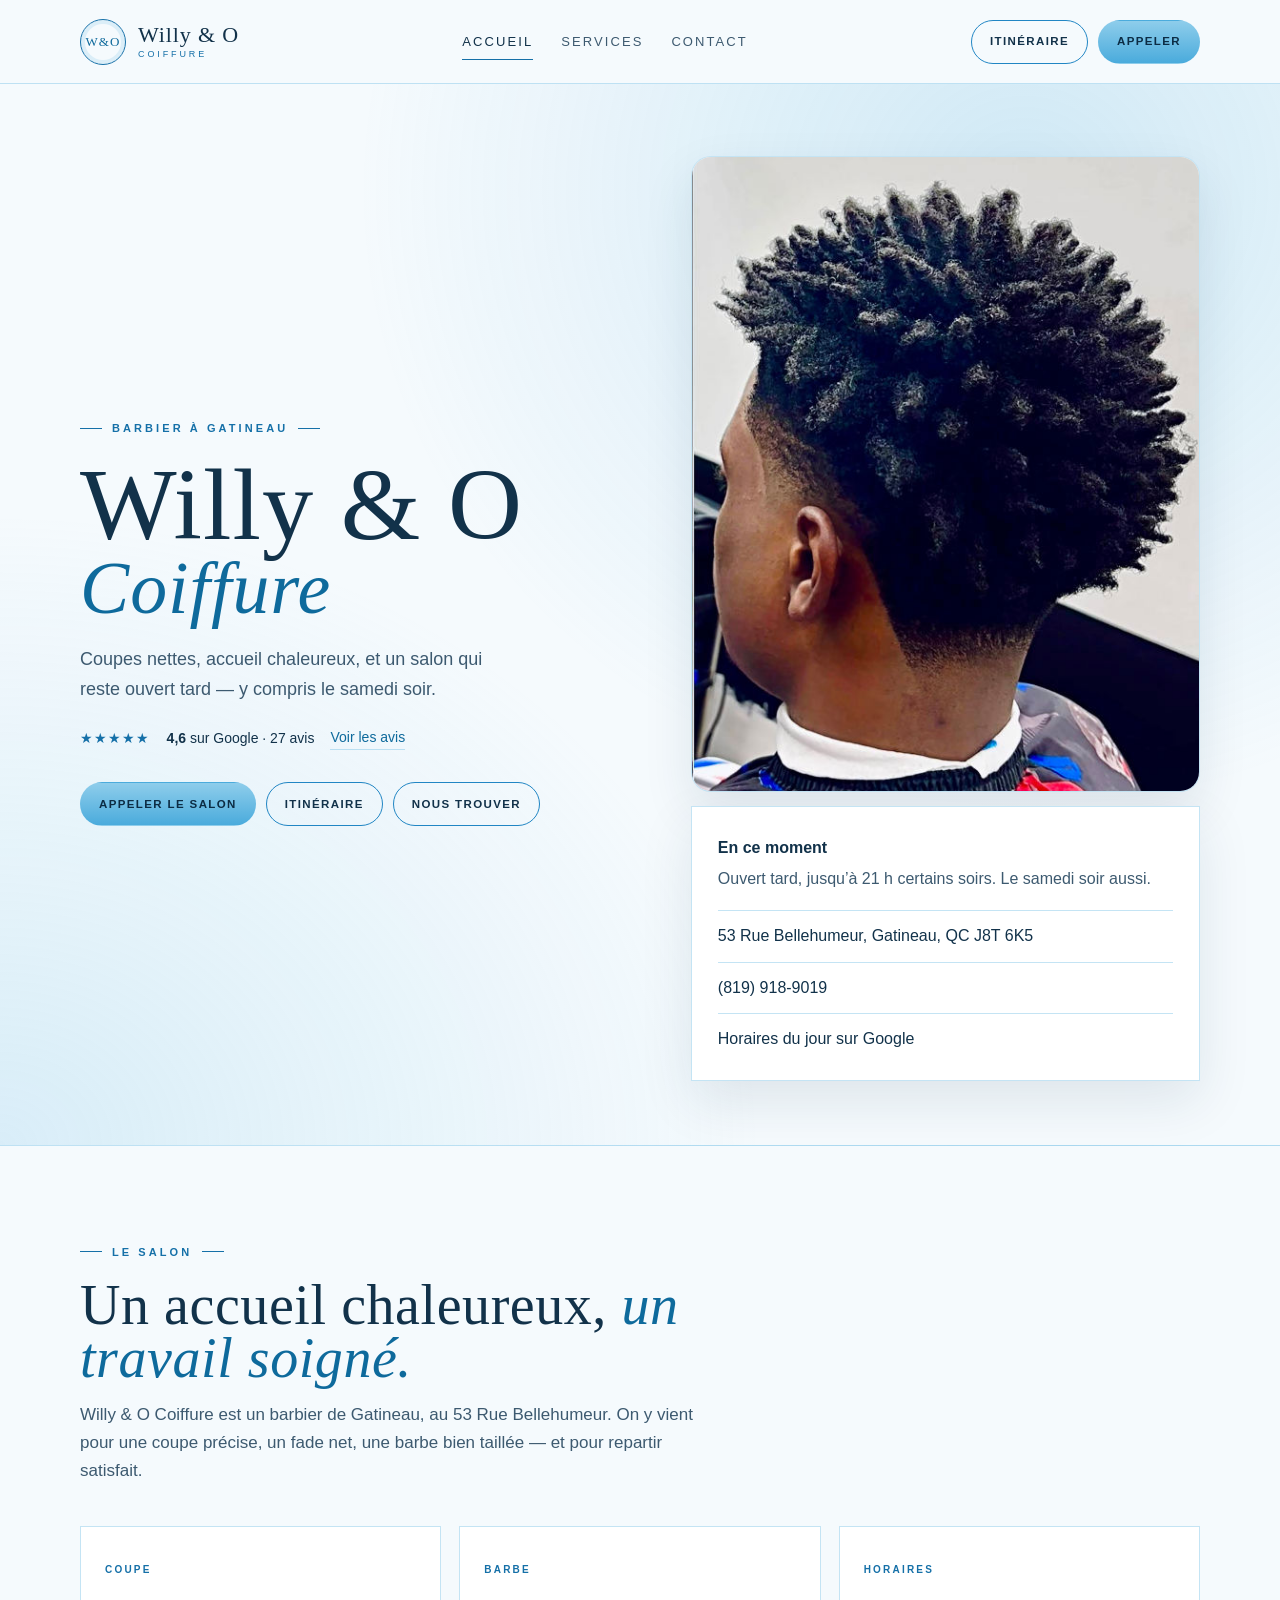
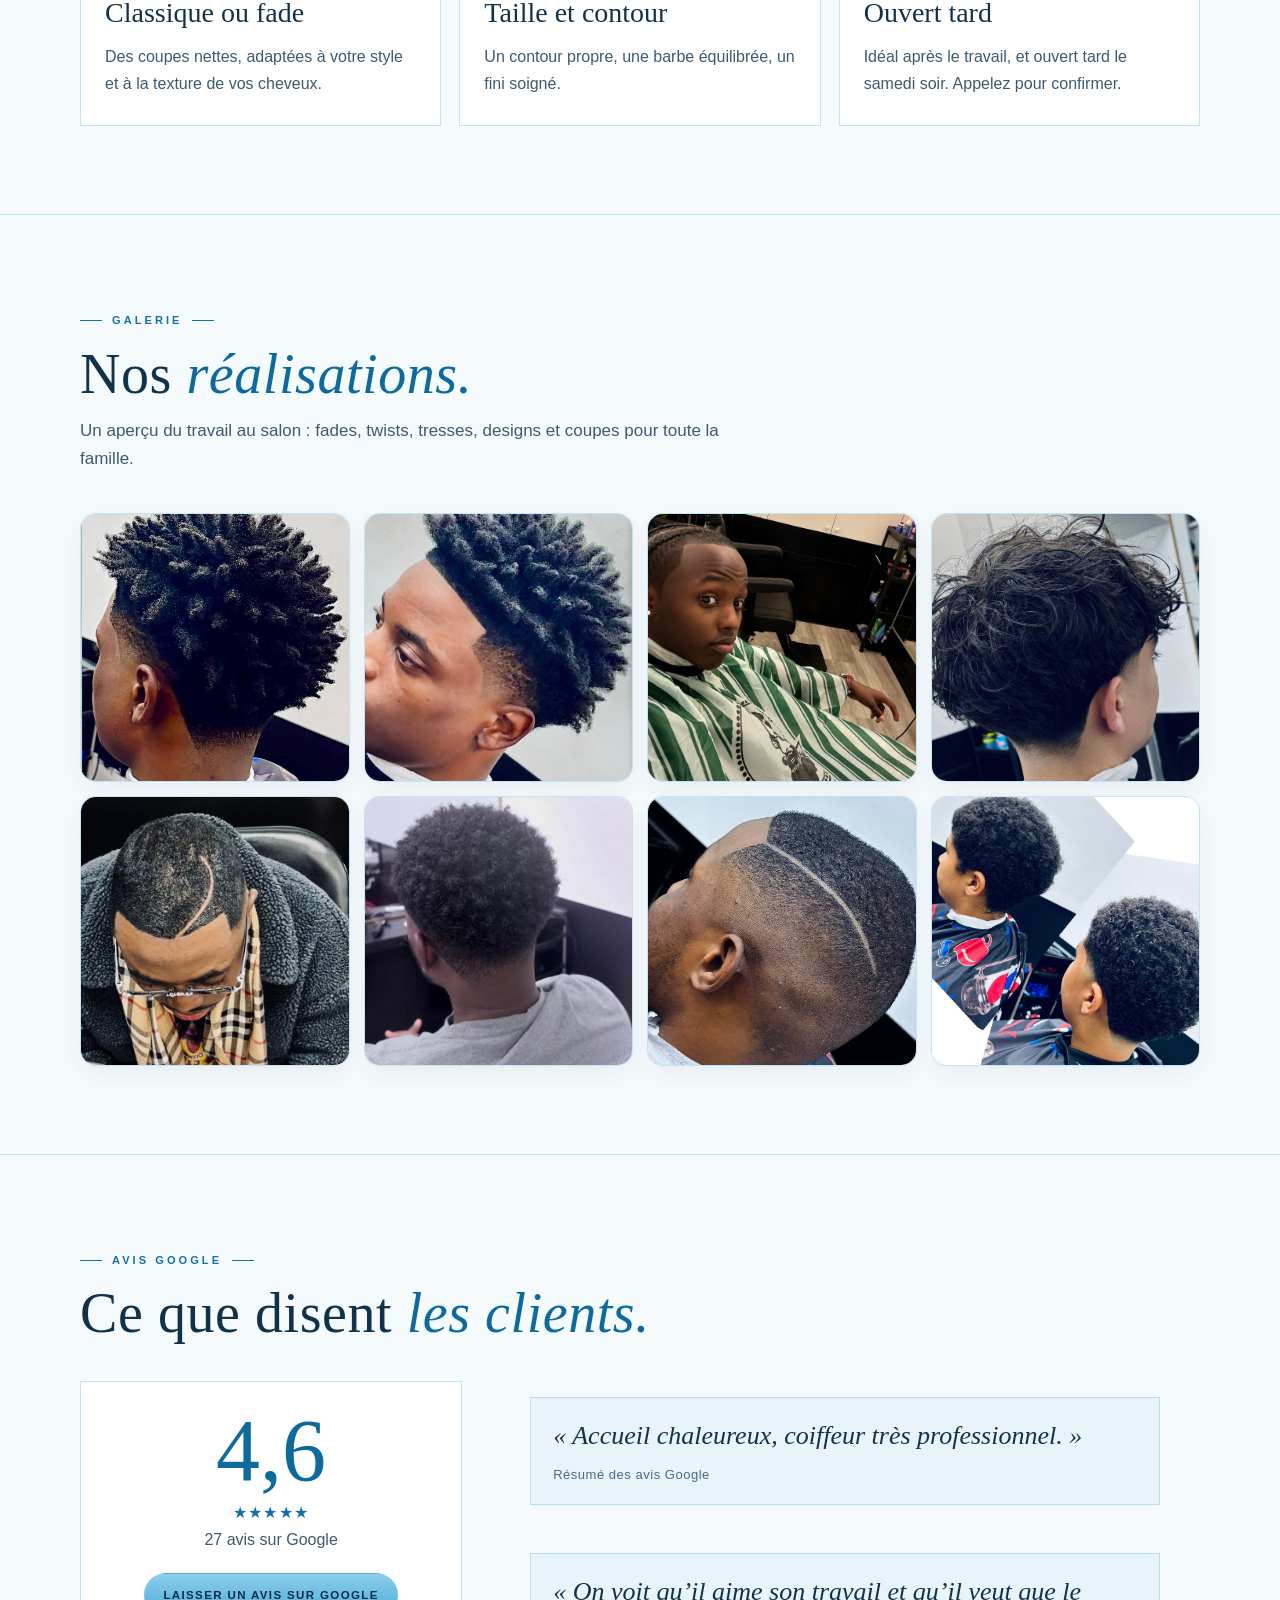
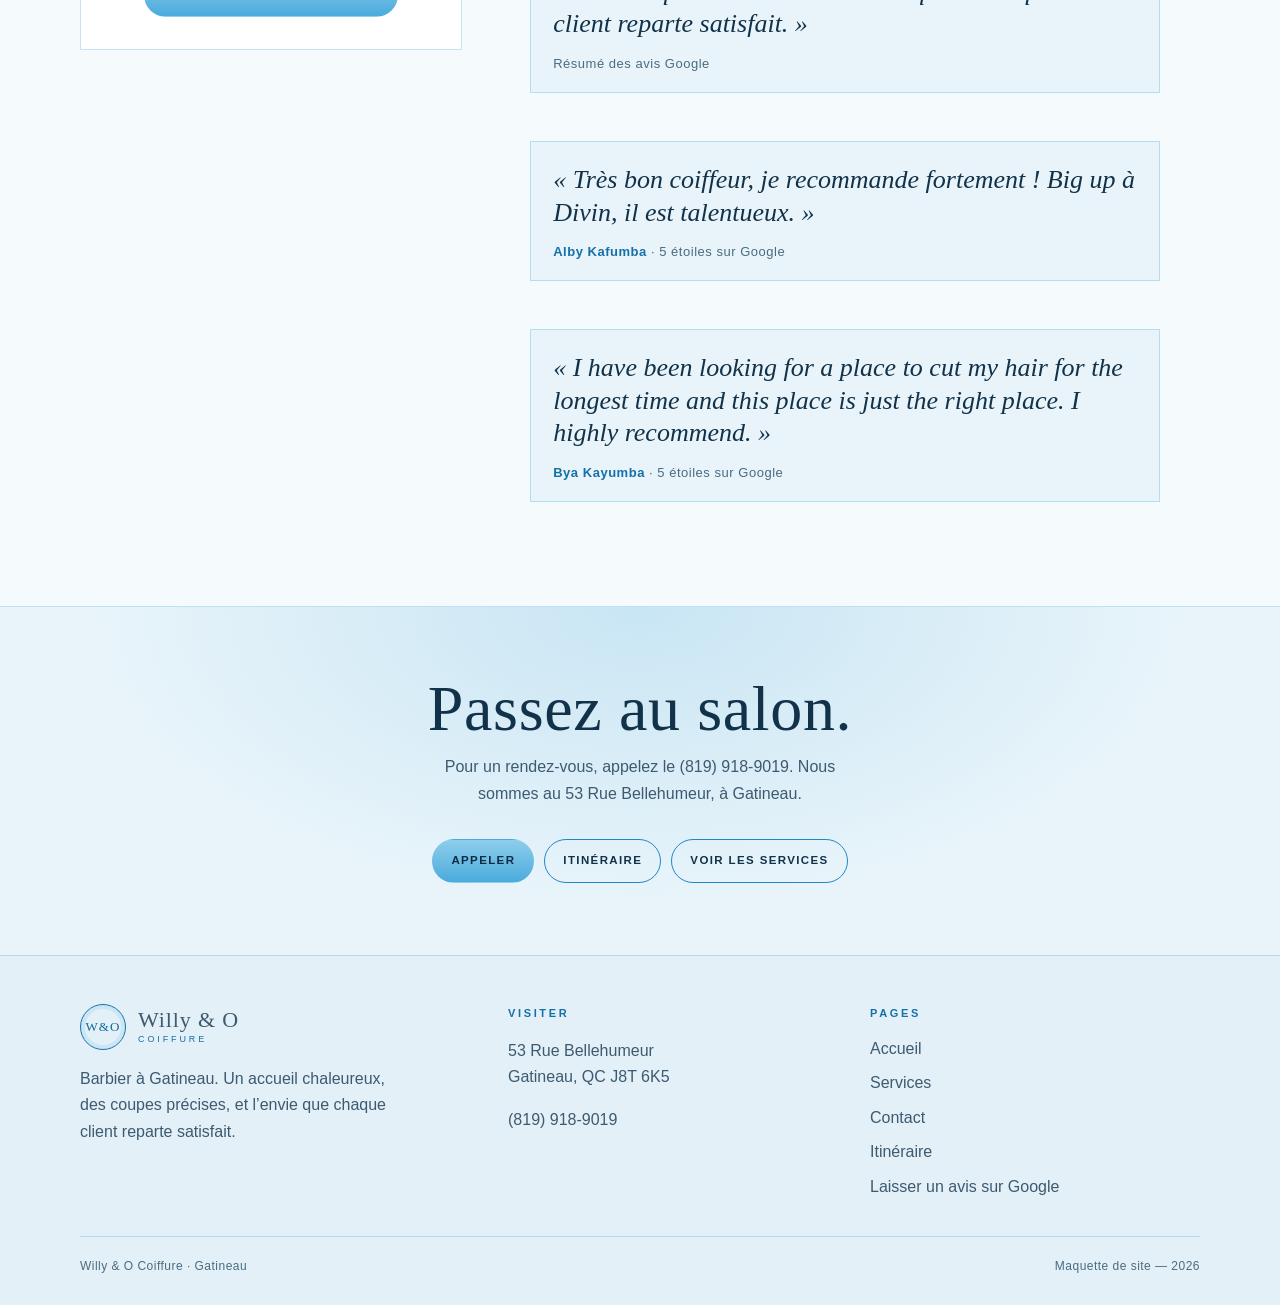
==== commit ffaeb316: "Add files via upload" ====
--- a/index.html
+++ b/index.html
@@ -5,11 +5,11 @@
   <meta name="viewport" content="width=device-width, initial-scale=1">
   <title>Willy & O Coiffure — Barbier à Gatineau</title>
   <meta name="description" content="Barbier au 53 Rue Bellehumeur, Gatineau. Coupes, fades et barbe. 4,6 étoiles sur Google. Appelez le (819) 918-9019.">
-  <link rel="icon" href="images/mark.svg" type="image/svg+xml">
+  <link rel="icon" href="mark.svg" type="image/svg+xml">
   <link rel="preconnect" href="https://fonts.googleapis.com">
   <link rel="preconnect" href="https://fonts.gstatic.com" crossorigin>
   <link href="https://fonts.googleapis.com/css2?family=Cormorant+Garamond:ital,wght@0,500;0,600;1,500&family=Manrope:wght@400;500;600;700&display=swap" rel="stylesheet">
-  <link rel="stylesheet" href="css/styles.css">
+  <link rel="stylesheet" href="styles.css">
 </head>
 <body>
   <header class="header">
@@ -51,7 +51,7 @@
         </div>
         <div class="hero-visual">
           <figure class="hero-frame">
-            <img src="images/gallery/01-twists-dos.jpg" width="532" height="666" alt="Vue de dos d’une coupe avec twists sur le dessus et un taper net, réalisée chez Willy &amp; O Coiffure.">
+            <img src="01-twists-dos.jpg" width="532" height="666" alt="Vue de dos d’une coupe avec twists sur le dessus et un taper net, réalisée chez Willy &amp; O Coiffure.">
           </figure>
           <aside class="hero-card">
             <p><strong>En ce moment</strong>Ouvert tard, jusqu’à 21 h certains soirs. Le samedi soir aussi.</p>
@@ -101,29 +101,29 @@
           <p class="intro">Un aperçu du travail au salon : fades, twists, tresses, designs et coupes pour toute la famille.</p>
         </div>
         <div class="gallery-grid">
-          <a class="gallery-item" href="images/gallery/01-twists-dos.jpg" data-lightbox>
-            <img src="images/gallery/01-twists-dos.jpg" width="532" height="666" loading="lazy" alt="Vue de dos : twists sur le dessus et taper net.">
-          </a>
-          <a class="gallery-item" href="images/gallery/02-twists-profil.jpg" data-lightbox>
-            <img src="images/gallery/02-twists-profil.jpg" width="425" height="440" loading="lazy" alt="Profil d’une coupe avec twists et dégradé sur les côtés.">
-          </a>
-          <a class="gallery-item" href="images/gallery/03-tresses-salon.jpg" data-lightbox>
-            <img src="images/gallery/03-tresses-salon.jpg" width="770" height="682" loading="lazy" alt="Client au salon avec des tresses et un contour net, dans le fauteuil du barbier.">
-          </a>
-          <a class="gallery-item" href="images/gallery/04-curly-taper.jpg" data-lightbox>
-            <img src="images/gallery/04-curly-taper.jpg" width="872" height="650" loading="lazy" alt="Coupe sur cheveux bouclés et ondulés, avec un taper bas.">
-          </a>
-          <a class="gallery-item" href="images/gallery/05-design-courbe.jpg" data-lightbox>
-            <img src="images/gallery/05-design-courbe.jpg" width="932" height="627" loading="lazy" alt="Coupe courte avec une ligne de design courbe tracée dans les cheveux.">
-          </a>
-          <a class="gallery-item" href="images/gallery/06-afro-taper.jpg" data-lightbox>
-            <img src="images/gallery/06-afro-taper.jpg" width="776" height="585" loading="lazy" alt="Coupe afro bouclée avec un taper propre, vue de dos.">
-          </a>
-          <a class="gallery-item" href="images/gallery/07-high-fade-ligne.jpg" data-lightbox>
-            <img src="images/gallery/07-high-fade-ligne.jpg" width="622" height="505" loading="lazy" alt="Fade haut avec une ligne de démarcation nette.">
-          </a>
-          <a class="gallery-item" href="images/gallery/08-coupe-enfant.jpg" data-lightbox>
-            <img src="images/gallery/08-coupe-enfant.jpg" width="913" height="765" loading="lazy" alt="Coupe enfant sur cheveux bouclés, vue de profil et de dos.">
+          <a class="gallery-item" href="01-twists-dos.jpg" data-lightbox>
+            <img src="01-twists-dos.jpg" width="532" height="666" loading="lazy" alt="Vue de dos : twists sur le dessus et taper net.">
+          </a>
+          <a class="gallery-item" href="02-twists-profil.jpg" data-lightbox>
+            <img src="02-twists-profil.jpg" width="425" height="440" loading="lazy" alt="Profil d’une coupe avec twists et dégradé sur les côtés.">
+          </a>
+          <a class="gallery-item" href="03-tresses-salon.jpg" data-lightbox>
+            <img src="03-tresses-salon.jpg" width="770" height="682" loading="lazy" alt="Client au salon avec des tresses et un contour net, dans le fauteuil du barbier.">
+          </a>
+          <a class="gallery-item" href="04-curly-taper.jpg" data-lightbox>
+            <img src="04-curly-taper.jpg" width="872" height="650" loading="lazy" alt="Coupe sur cheveux bouclés et ondulés, avec un taper bas.">
+          </a>
+          <a class="gallery-item" href="05-design-courbe.jpg" data-lightbox>
+            <img src="05-design-courbe.jpg" width="932" height="627" loading="lazy" alt="Coupe courte avec une ligne de design courbe tracée dans les cheveux.">
+          </a>
+          <a class="gallery-item" href="06-afro-taper.jpg" data-lightbox>
+            <img src="06-afro-taper.jpg" width="776" height="585" loading="lazy" alt="Coupe afro bouclée avec un taper propre, vue de dos.">
+          </a>
+          <a class="gallery-item" href="07-high-fade-ligne.jpg" data-lightbox>
+            <img src="07-high-fade-ligne.jpg" width="622" height="505" loading="lazy" alt="Fade haut avec une ligne de démarcation nette.">
+          </a>
+          <a class="gallery-item" href="08-coupe-enfant.jpg" data-lightbox>
+            <img src="08-coupe-enfant.jpg" width="913" height="765" loading="lazy" alt="Coupe enfant sur cheveux bouclés, vue de profil et de dos.">
           </a>
         </div>
       </div>
@@ -206,6 +206,6 @@
       <span>Maquette de site — 2026</span>
     </div>
   </footer>
-  <script src="js/main.js"></script>
+  <script src="main.js"></script>
 </body>
 </html>
--- a/styles.css
+++ b/styles.css
@@ -0,0 +1,643 @@
+/* Willy & O Coiffure — maquette 3 pages */
+:root {
+  --bg: #F5FAFD;
+  --bg-2: #E8F4FA;
+  --card: #FFFFFF;
+  --line: rgba(74, 171, 220, 0.32);
+  --line-strong: #2186C4;
+  --gold: #1570A8;
+  --gold-2: #0E6A9C;
+  --cream: #12324A;
+  --muted: #3D5A70;
+  --dim: #4A6B80;
+  --shadow: 0 20px 50px rgba(18, 50, 74, 0.10);
+  --font-serif: "Cormorant Garamond", "Times New Roman", serif;
+  --font-sans: "Manrope", "Helvetica Neue", Helvetica, Arial, sans-serif;
+  --wrap: 1120px;
+  --header-h: 84px;
+}
+
+*, *::before, *::after { box-sizing: border-box; }
+html { scroll-behavior: smooth; }
+html, body { margin: 0; padding: 0; }
+body {
+  background: var(--bg);
+  color: var(--cream);
+  font-family: var(--font-sans);
+  font-size: 16px;
+  line-height: 1.65;
+  -webkit-font-smoothing: antialiased;
+  text-rendering: optimizeLegibility;
+}
+img { max-width: 100%; display: block; }
+a { color: inherit; text-decoration: none; }
+button { font: inherit; color: inherit; background: none; border: 0; cursor: pointer; }
+
+.wrap { width: min(var(--wrap), calc(100% - 40px)); margin-inline: auto; }
+
+/* texture */
+body::before {
+  content: "";
+  position: fixed;
+  inset: 0;
+  pointer-events: none;
+  z-index: 0;
+  opacity: 0.035;
+  mix-blend-mode: multiply;
+  background-image: url("data:image/svg+xml,%3Csvg xmlns='http://www.w3.org/2000/svg' width='180' height='180'%3E%3Cfilter id='n'%3E%3CfeTurbulence type='fractalNoise' baseFrequency='.85' numOctaves='2' stitchTiles='stitch'/%3E%3C/filter%3E%3Crect width='180' height='180' filter='url(%23n)' opacity='.35'/%3E%3C/svg%3E");
+}
+body > * { position: relative; z-index: 1; }
+
+/* header */
+.header {
+  position: sticky;
+  top: 0;
+  z-index: 50;
+  height: var(--header-h);
+  display: flex;
+  align-items: center;
+  border-bottom: 1px solid var(--line);
+  background: rgba(245, 250, 253, 0.90);
+  backdrop-filter: blur(16px);
+}
+.header-inner {
+  display: flex;
+  align-items: center;
+  justify-content: space-between;
+  gap: 20px;
+  width: min(var(--wrap), calc(100% - 40px));
+  margin-inline: auto;
+}
+.brand {
+  display: flex;
+  align-items: center;
+  gap: 12px;
+  min-width: 0;
+}
+.brand-mark {
+  width: 46px;
+  height: 46px;
+  flex: 0 0 46px;
+  border: 1px solid var(--gold);
+  border-radius: 50%;
+  display: grid;
+  place-items: center;
+  box-shadow: inset 0 0 0 4px rgba(74,171,220,0.16);
+}
+.brand-mark span {
+  font-family: var(--font-serif);
+  font-size: 13px;
+  letter-spacing: 0.08em;
+  color: var(--gold-2);
+  line-height: 1;
+}
+.brand-text { display: flex; flex-direction: column; line-height: 1; }
+.brand-text strong {
+  font-family: var(--font-serif);
+  font-weight: 500;
+  font-size: 22px;
+  letter-spacing: 0.04em;
+}
+.brand-text em {
+  font-style: normal;
+  font-size: 9px;
+  letter-spacing: 0.32em;
+  color: var(--gold);
+  text-transform: uppercase;
+  margin-top: 4px;
+}
+
+.nav { display: flex; align-items: center; gap: 28px; }
+.nav a {
+  font-size: 13px;
+  letter-spacing: 0.16em;
+  text-transform: uppercase;
+  color: var(--muted);
+  position: relative;
+}
+.nav a:hover, .nav a[aria-current="page"] { color: var(--cream); }
+.nav a[aria-current="page"]::after {
+  content: "";
+  position: absolute;
+  left: 0; right: 0; bottom: -8px;
+  height: 1px;
+  background: var(--gold);
+}
+
+.header-actions { display: flex; align-items: center; gap: 10px; }
+
+.btn {
+  display: inline-flex;
+  align-items: center;
+  justify-content: center;
+  gap: 8px;
+  min-height: 44px;
+  padding: 0 18px;
+  border: 1px solid var(--line-strong);
+  border-radius: 999px;
+  letter-spacing: 0.12em;
+  text-transform: uppercase;
+  font-size: 11.5px;
+  font-weight: 600;
+  transition: background .2s, color .2s, border-color .2s, transform .2s;
+}
+.btn:hover { border-color: var(--gold-2); color: var(--gold-2); }
+.btn-gold {
+  background: linear-gradient(180deg, #8ECDEB 0%, #4AABDC 100%);
+  color: #0C2C44;
+  border-color: transparent;
+}
+.btn-gold:hover { color: #0C2C44; filter: brightness(1.05); }
+.btn-ghost { background: transparent; color: var(--cream); }
+
+.menu-toggle {
+  display: none;
+  width: 44px;
+  height: 44px;
+  border: 1px solid var(--line);
+  border-radius: 50%;
+  align-items: center;
+  justify-content: center;
+  flex-direction: column;
+  gap: 5px;
+}
+.menu-toggle span {
+  display: block;
+  width: 16px;
+  height: 1px;
+  background: var(--cream);
+}
+
+/* hero */
+.hero {
+  padding: 72px 0 64px;
+  border-bottom: 1px solid var(--line);
+  overflow: hidden;
+  background:
+    radial-gradient(ellipse at 80% 10%, rgba(74,171,220,0.22), transparent 46%),
+    radial-gradient(ellipse at 0% 100%, rgba(142,205,235,0.28), transparent 42%),
+    var(--bg);
+}
+.hero-grid {
+  display: grid;
+  grid-template-columns: 1.05fr 0.95fr;
+  gap: 48px;
+  align-items: center;
+}
+.kicker {
+  display: inline-flex;
+  align-items: center;
+  gap: 10px;
+  color: var(--gold);
+  letter-spacing: 0.28em;
+  text-transform: uppercase;
+  font-size: 11px;
+  font-weight: 600;
+  margin: 0 0 18px;
+}
+.kicker::before, .kicker::after {
+  content: "";
+  width: 22px;
+  height: 1px;
+  background: var(--gold);
+}
+.hero h1, .page-hero h1, .section h2, .cta-band h2 {
+  font-family: var(--font-serif);
+  font-weight: 500;
+  letter-spacing: 0.01em;
+  line-height: 0.95;
+  margin: 0;
+}
+.hero h1 {
+  font-size: clamp(52px, 8vw, 104px);
+}
+.hero h1 span { display: block; font-style: italic; color: var(--gold-2); font-size: 0.72em; }
+.lede {
+  margin: 22px 0 0;
+  color: var(--muted);
+  font-size: 18px;
+  max-width: 42ch;
+}
+.rating {
+  display: flex;
+  flex-wrap: wrap;
+  align-items: center;
+  gap: 12px 16px;
+  margin-top: 22px;
+  color: var(--cream);
+  font-size: 14px;
+}
+.stars { color: var(--gold); letter-spacing: 0.08em; }
+.rating a { color: var(--gold-2); border-bottom: 1px solid var(--line); }
+.hero-actions, .cta-row { display: flex; flex-wrap: wrap; gap: 10px; margin-top: 32px; }
+
+.hero-card {
+  background: var(--card);
+  border: 1px solid var(--line);
+  padding: 28px 26px;
+  box-shadow: var(--shadow);
+}
+.hero-card p { margin: 0; color: var(--muted); }
+.hero-card strong { display: block; color: var(--cream); font-weight: 600; margin-bottom: 4px; }
+.hero-card .meta { margin-top: 18px; display: grid; gap: 12px; }
+.hero-card a.line {
+  display: block;
+  color: var(--cream);
+  border-top: 1px solid var(--line);
+  padding-top: 12px;
+}
+.hero-card a.line:hover { color: var(--gold-2); }
+
+.hero-visual {
+  position: relative;
+  min-width: 0;
+}
+.hero-frame {
+  margin: 0;
+  border-radius: 20px;
+  overflow: hidden;
+  border: 1px solid var(--line);
+  box-shadow: var(--shadow);
+  background: var(--card);
+  aspect-ratio: 4 / 5;
+}
+.hero-frame img {
+  width: 100%;
+  height: 100%;
+  object-fit: cover;
+  object-position: center 15%;
+  display: block;
+}
+.hero-visual .hero-card {
+  margin-top: 14px;
+}
+
+/* sections */
+.section { padding: 88px 0; border-bottom: 1px solid var(--line); }
+.section-head { max-width: 640px; margin-bottom: 40px; }
+.section h2 { font-size: clamp(36px, 5vw, 56px); }
+.section h2 em { font-style: italic; color: var(--gold-2); }
+.section .intro { color: var(--muted); font-size: 17px; margin: 16px 0 0; }
+
+.cards-3, .cards-2 { display: grid; gap: 18px; }
+.cards-3 { grid-template-columns: repeat(3, 1fr); }
+.cards-2 { grid-template-columns: repeat(2, 1fr); }
+.card {
+  background: var(--card);
+  border: 1px solid var(--line);
+  padding: 28px 24px;
+  min-height: 100%;
+}
+.card h3 {
+  font-family: var(--font-serif);
+  font-size: 28px;
+  font-weight: 500;
+  margin: 0 0 8px;
+}
+.card p { margin: 0; color: var(--muted); }
+.card .tag {
+  display: inline-block;
+  color: var(--gold);
+  letter-spacing: 0.22em;
+  text-transform: uppercase;
+  font-size: 10px;
+  font-weight: 600;
+  margin-bottom: 12px;
+}
+
+/* reviews */
+.review-grid { display: grid; grid-template-columns: 0.7fr 1.3fr; gap: 28px; align-items: start; }
+.score-box {
+  border: 1px solid var(--line);
+  background: var(--card);
+  padding: 32px 28px;
+  text-align: center;
+}
+.score-box .num {
+  font-family: var(--font-serif);
+  font-size: 88px;
+  line-height: 0.85;
+  color: var(--gold-2);
+}
+.score-box p { margin: 12px 0 0; color: var(--muted); }
+.quotes { display: grid; gap: 16px; }
+.quote {
+  border: 1px solid var(--line);
+  padding: 22px 22px 18px;
+  background: var(--bg-2);
+}
+.quote blockquote {
+  margin: 0;
+  font-family: var(--font-serif);
+  font-size: 26px;
+  line-height: 1.25;
+  font-style: italic;
+}
+.quote figcaption { margin-top: 12px; color: var(--dim); font-size: 13px; letter-spacing: 0.04em; }
+.quote figcaption strong { color: var(--gold); font-weight: 600; }
+
+/* services list */
+.svc-table { width: 100%; border-collapse: collapse; }
+.svc-table tr { border-top: 1px solid var(--line); }
+.svc-table td { padding: 22px 0; vertical-align: baseline; }
+.svc-table td:first-child {
+  font-family: var(--font-serif);
+  font-size: 30px;
+  width: 42%;
+}
+.svc-table td:nth-child(2) { color: var(--muted); }
+.svc-table td:last-child {
+  text-align: right;
+  color: var(--gold);
+  letter-spacing: 0.08em;
+  font-size: 13px;
+  white-space: nowrap;
+  padding-left: 16px;
+}
+.note {
+  margin-top: 28px;
+  color: var(--dim);
+  font-size: 14px;
+}
+
+/* contact */
+.contact-grid { display: grid; grid-template-columns: 0.9fr 1.1fr; gap: 28px; }
+.detail { display: grid; gap: 4px; padding: 18px 0; border-top: 1px solid var(--line); }
+.detail:last-of-type { border-bottom: 1px solid var(--line); }
+.detail span { color: var(--gold); font-size: 11px; letter-spacing: 0.22em; text-transform: uppercase; font-weight: 600; }
+.detail a, .detail p { margin: 0; font-size: 18px; }
+.detail a:hover { color: var(--gold-2); }
+.map-wrap {
+  border: 1px solid var(--line);
+  overflow: hidden;
+  background: #E8F4FA;
+  min-height: 420px;
+  display: flex;
+  flex-direction: column;
+}
+.map-wrap iframe { width: 100%; height: 360px; border: 0; filter: saturate(0.9) contrast(1.02); flex: 1; }
+.map-actions {
+  display: flex;
+  flex-wrap: wrap;
+  gap: 8px;
+  padding: 14px;
+  border-top: 1px solid var(--line);
+  background: var(--card);
+}
+
+/* page hero */
+.page-hero { padding: 64px 0 36px; border-bottom: 1px solid var(--line); }
+.page-hero h1 { font-size: clamp(48px, 7vw, 84px); }
+.page-hero p { color: var(--muted); max-width: 48ch; font-size: 18px; }
+
+/* cta band */
+.cta-band {
+  padding: 72px 0;
+  text-align: center;
+  background:
+    radial-gradient(ellipse at 50% 0%, rgba(74,171,220,0.20), transparent 60%),
+    var(--bg-2);
+}
+.cta-band h2 { font-size: clamp(36px, 5vw, 64px); }
+.cta-band p { color: var(--muted); max-width: 46ch; margin: 14px auto 0; }
+.cta-band .cta-row { justify-content: center; }
+
+/* footer */
+.footer {
+  border-top: 1px solid var(--line);
+  padding: 48px 0 28px;
+  background: #E3F0F8;
+}
+.footer-grid {
+  display: grid;
+  grid-template-columns: 1.2fr 1fr 1fr;
+  gap: 32px;
+  padding-bottom: 36px;
+  border-bottom: 1px solid var(--line);
+}
+.footer h3 {
+  font-size: 11px;
+  letter-spacing: 0.24em;
+  text-transform: uppercase;
+  color: var(--gold);
+  margin: 0 0 14px;
+  font-weight: 600;
+}
+.footer p, .footer a { color: var(--muted); }
+.footer a:hover { color: var(--cream); }
+.footer ul { list-style: none; margin: 0; padding: 0; display: grid; gap: 8px; }
+.legal {
+  display: flex;
+  justify-content: space-between;
+  gap: 16px;
+  flex-wrap: wrap;
+  padding-top: 20px;
+  color: var(--dim);
+  font-size: 12px;
+  letter-spacing: 0.04em;
+}
+
+.sr-only {
+  position: absolute;
+  width: 1px; height: 1px;
+  overflow: hidden;
+  clip: rect(0,0,0,0);
+}
+
+/* mobile */
+@media (max-width: 860px) {
+  :root { --header-h: 72px; }
+  .menu-toggle { display: inline-flex; }
+  .nav, .header .btn-ghost { display: none; }
+  .nav.open {
+    display: flex;
+    flex-direction: column;
+    position: absolute;
+    top: var(--header-h);
+    left: 0; right: 0;
+    background: rgba(245, 250, 253, 0.98);
+    border-bottom: 1px solid var(--line);
+    padding: 18px 20px 24px;
+    gap: 16px;
+  }
+  .hero-grid, .review-grid, .contact-grid, .cards-3, .cards-2, .footer-grid,
+  .svc-item {
+    grid-template-columns: 1fr;
+  }
+  .hero { padding: 48px 0 40px; }
+  .hero h1 { font-size: clamp(44px, 12vw, 56px); }
+  .section { padding: 56px 0; }
+  .hero-visual .hero-card {
+    position: static;
+    margin-top: 14px;
+  }
+  .hero-frame { aspect-ratio: 4 / 5; max-height: 520px; }
+  .gallery-grid { grid-template-columns: repeat(2, 1fr); gap: 10px; }
+  .svc-item .svc-photo { width: 100%; max-width: 100%; aspect-ratio: 16 / 10; }
+  .svc-table td { display: block; width: auto; text-align: left; padding: 4px 0; }
+  .svc-table td:first-child { padding-top: 20px; }
+  .svc-table td:last-child { padding-bottom: 20px; text-align: left; }
+  .map-wrap iframe, .map-wrap { min-height: 280px; }
+  .header-actions .btn-gold { padding-inline: 14px; }
+}
+
+
+/* gallery */
+.gallery-grid {
+  display: grid;
+  grid-template-columns: repeat(4, 1fr);
+  gap: 14px;
+}
+.gallery-item {
+  display: block;
+  position: relative;
+  border-radius: 16px;
+  overflow: hidden;
+  aspect-ratio: 1;
+  border: 1px solid var(--line);
+  background: var(--card);
+  cursor: zoom-in;
+  box-shadow: 0 8px 24px rgba(18, 50, 74, 0.06);
+}
+.gallery-item img {
+  width: 100%;
+  height: 100%;
+  object-fit: cover;
+  display: block;
+  transition: transform .45s ease;
+}
+.gallery-item:hover img,
+.gallery-item:focus-visible img {
+  transform: scale(1.06);
+}
+.gallery-item:focus-visible {
+  outline: 2px solid var(--gold);
+  outline-offset: 3px;
+}
+
+/* services with photos */
+.svc-list {
+  list-style: none;
+  margin: 0;
+  padding: 0;
+  display: grid;
+  gap: 0;
+}
+.svc-item {
+  display: grid;
+  grid-template-columns: 1fr 240px;
+  gap: 32px;
+  align-items: center;
+  padding: 22px 0;
+  border-top: 1px solid var(--line);
+}
+.svc-item:last-child { border-bottom: 1px solid var(--line); }
+.svc-item.no-photo { grid-template-columns: 1fr; }
+.svc-name {
+  font-family: var(--font-serif);
+  font-size: 30px;
+  font-weight: 500;
+  margin: 0 0 6px;
+  line-height: 1.15;
+}
+.svc-item p { margin: 0; color: var(--muted); max-width: 46ch; }
+.svc-price {
+  display: inline-block;
+  margin-top: 10px;
+  color: var(--gold);
+  letter-spacing: 0.08em;
+  font-size: 13px;
+  font-weight: 600;
+}
+.svc-photo {
+  display: block;
+  width: 240px;
+  aspect-ratio: 4 / 3;
+  border-radius: 14px;
+  overflow: hidden;
+  border: 1px solid var(--line);
+  background: var(--card);
+  justify-self: end;
+  cursor: zoom-in;
+}
+.svc-photo img {
+  width: 100%;
+  height: 100%;
+  object-fit: cover;
+  display: block;
+  transition: transform .45s ease;
+}
+.svc-photo:hover img,
+.svc-photo:focus-visible img { transform: scale(1.06); }
+.svc-photo:focus-visible {
+  outline: 2px solid var(--gold);
+  outline-offset: 3px;
+}
+
+/* lightbox */
+.lightbox {
+  position: fixed;
+  inset: 0;
+  z-index: 200;
+  display: flex;
+  align-items: center;
+  justify-content: center;
+  padding: 28px 20px;
+  background: rgba(18, 50, 74, 0.78);
+  backdrop-filter: blur(10px);
+  -webkit-backdrop-filter: blur(10px);
+  opacity: 0;
+  visibility: hidden;
+  transition: opacity .22s ease, visibility .22s ease;
+}
+.lightbox.open {
+  opacity: 1;
+  visibility: visible;
+}
+.lightbox-img {
+  max-width: min(1100px, 100%);
+  max-height: calc(100vh - 80px);
+  width: auto;
+  height: auto;
+  object-fit: contain;
+  border-radius: 12px;
+  box-shadow: 0 24px 60px rgba(0, 0, 0, 0.35);
+  background: #fff;
+}
+.lightbox-close {
+  position: absolute;
+  top: 16px;
+  right: 16px;
+  width: 44px;
+  height: 44px;
+  border-radius: 50%;
+  border: 1px solid rgba(255,255,255,0.35);
+  background: rgba(255,255,255,0.12);
+  color: #fff;
+  font-size: 28px;
+  line-height: 1;
+  display: grid;
+  place-items: center;
+  cursor: pointer;
+}
+.lightbox-close:hover,
+.lightbox-close:focus-visible {
+  background: rgba(255,255,255,0.24);
+  outline: 0;
+}
+body.lightbox-open { overflow: hidden; }
+
+@media (max-width: 860px) {
+  .gallery-grid { grid-template-columns: repeat(2, 1fr); gap: 10px; }
+  .svc-item,
+  .svc-item.no-photo { grid-template-columns: 1fr; gap: 14px; }
+  .svc-photo,
+  .svc-item .svc-photo {
+    width: 100%;
+    max-width: 100%;
+    aspect-ratio: 16 / 10;
+    justify-self: stretch;
+  }
+  .hero-visual .hero-card { position: static; margin-top: 14px; }
+  .hero-frame { aspect-ratio: 4 / 5; max-height: none; }
+}
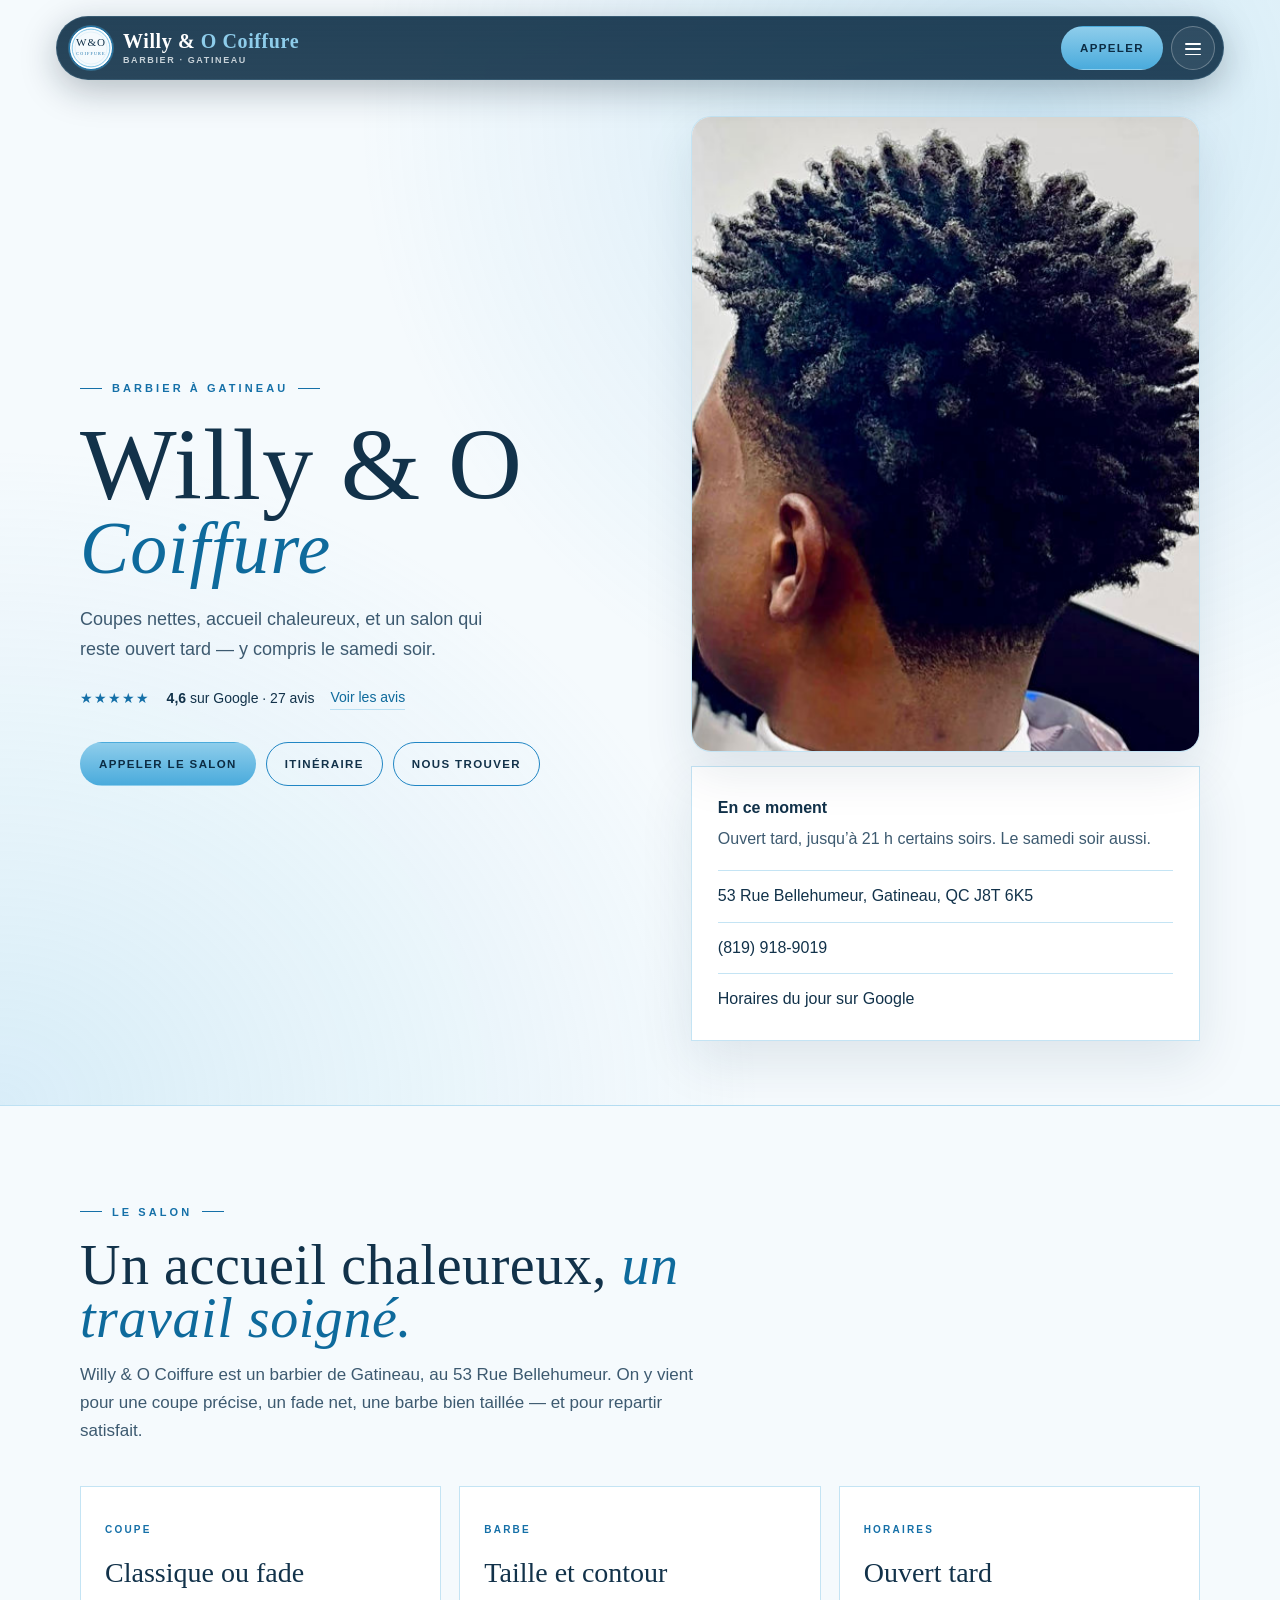
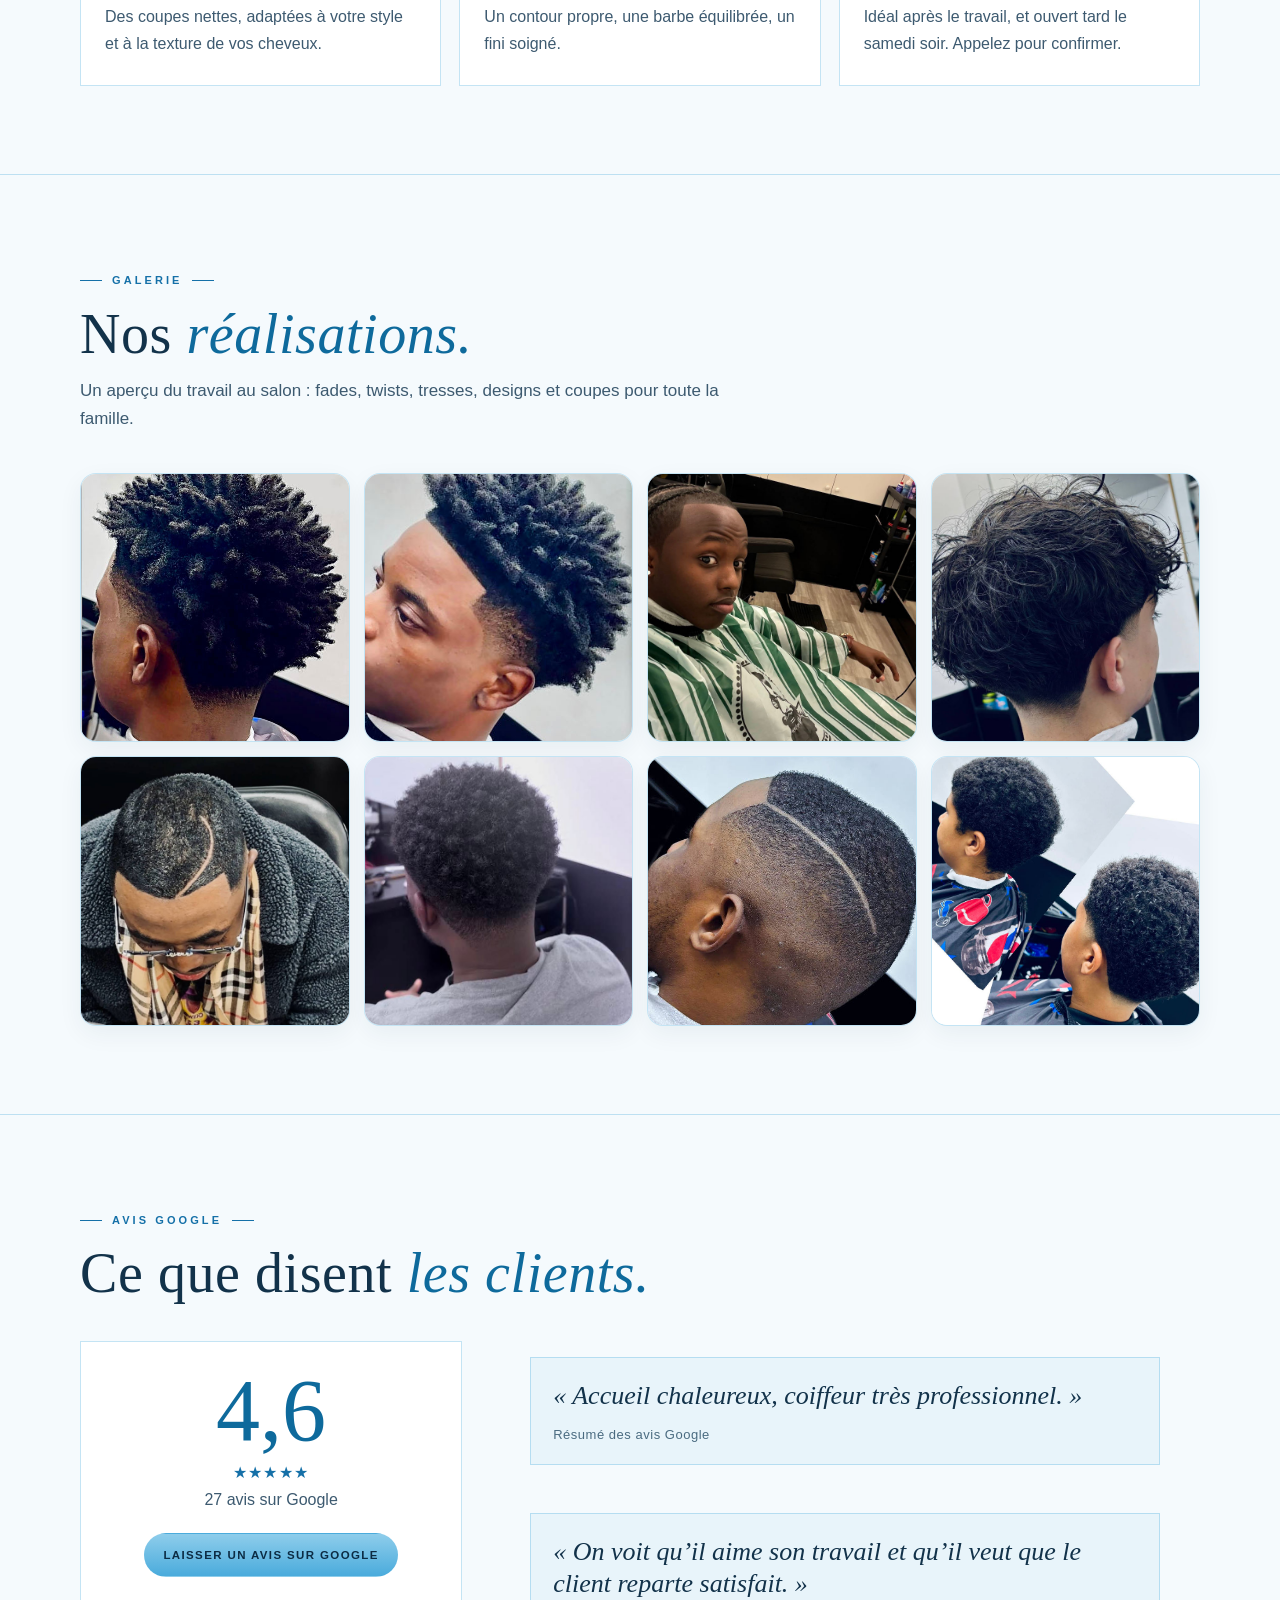
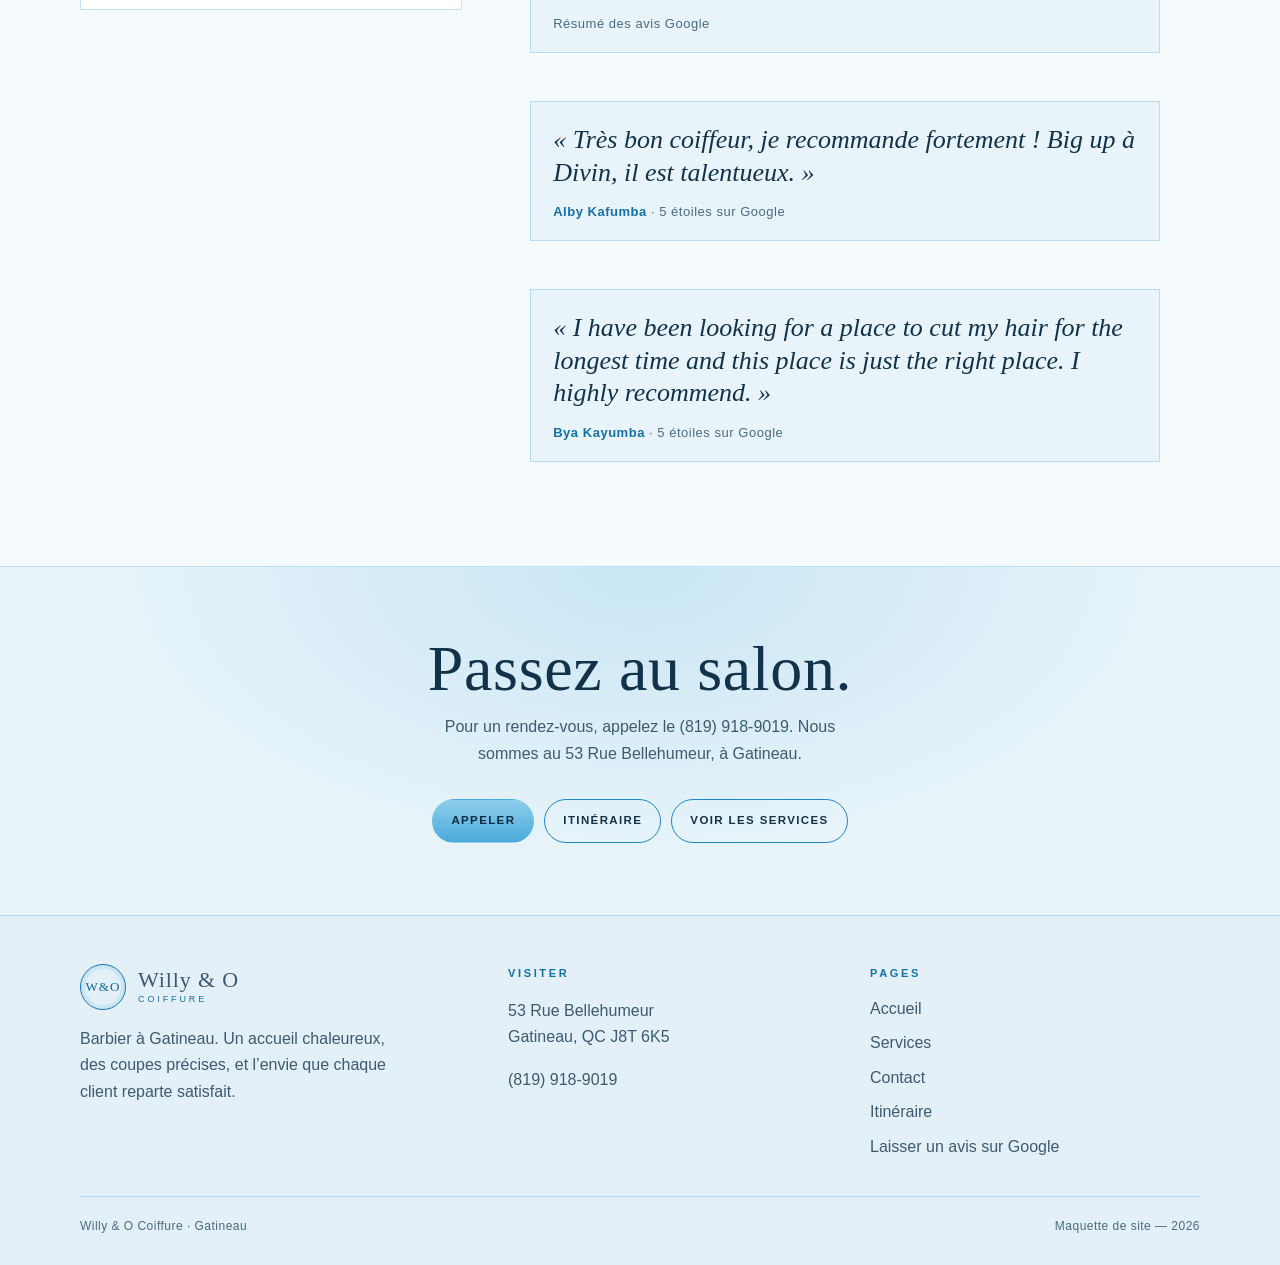
==== commit be171a04: "Add files via upload" ====
--- a/index.html
+++ b/index.html
@@ -1,6 +1,21 @@
 <!DOCTYPE html>
 <html lang="fr">
 <head>
+  <script>
+    (function () {
+      var root = document.documentElement;
+      root.classList.add("js");
+      var choice = "auto";
+      try { choice = localStorage.getItem("willy-theme") || "auto"; } catch (e) {}
+      if (choice !== "light" && choice !== "dark") choice = "auto";
+      root.setAttribute("data-theme-choice", choice);
+      var theme = choice;
+      if (choice === "auto") {
+        theme = window.matchMedia("(prefers-color-scheme: dark)").matches ? "dark" : "light";
+      }
+      root.setAttribute("data-theme", theme);
+    })();
+  </script>
   <meta charset="utf-8">
   <meta name="viewport" content="width=device-width, initial-scale=1">
   <title>Willy & O Coiffure — Barbier à Gatineau</title>
@@ -13,28 +28,58 @@
 </head>
 <body>
   <header class="header">
-    <div class="header-inner">
+    <div class="header-pill">
       <a class="brand" href="index.html" aria-label="Willy &amp; O Coiffure — accueil">
-        <span class="brand-mark" aria-hidden="true"><span>W&amp;O</span></span>
-        <span class="brand-text"><strong>Willy &amp; O</strong><em>Coiffure</em></span>
+        <span class="brand-mark" aria-hidden="true">
+          <img src="mark.svg" width="40" height="40" alt="">
+        </span>
+        <span class="brand-text">
+          <strong>Willy &amp; <span>O Coiffure</span></strong>
+          <em>Barbier · Gatineau</em>
+        </span>
       </a>
-      <nav class="nav" aria-label="Navigation principale">
+      <div class="header-actions">
+        <a class="btn btn-gold header-call" href="tel:+18199189019">Appeler</a>
+        <button class="menu-toggle" type="button" aria-label="Ouvrir le menu" aria-expanded="false" aria-controls="site-menu">
+          <span></span><span></span><span></span>
+        </button>
+      </div>
+    </div>
+    <div class="site-menu" id="site-menu" aria-hidden="true">
+      <nav class="site-menu-panel" aria-label="Navigation principale">
         <a href="index.html" aria-current="page">Accueil</a>
         <a href="services.html">Services</a>
         <a href="contact.html">Contact</a>
+        <a class="btn btn-gold site-menu-call" href="tel:+18199189019">Appeler le (819) 918-9019</a>
+        <div class="theme-switch" role="radiogroup" aria-label="Thème du site">
+          <button type="button" class="theme-switch__opt" role="radio" aria-checked="true" data-theme-choice="auto">
+            <span class="theme-switch__icon" aria-hidden="true">
+              <svg viewBox="0 0 24 24" fill="none" stroke="currentColor" stroke-width="2" stroke-linecap="round" stroke-linejoin="round"><circle cx="12" cy="12" r="9"/><path d="M12 3a9 9 0 0 0 0 18Z" fill="currentColor"/></svg>
+            </span>
+            <span class="theme-switch__label">Auto</span>
+          </button>
+          <button type="button" class="theme-switch__opt" role="radio" aria-checked="false" data-theme-choice="light">
+            <span class="theme-switch__icon" aria-hidden="true">
+              <svg viewBox="0 0 24 24" fill="none" stroke="currentColor" stroke-width="2" stroke-linecap="round" stroke-linejoin="round"><circle cx="12" cy="12" r="4"/><path d="M12 2v2M12 20v2M4.93 4.93l1.41 1.41M17.66 17.66l1.41 1.41M2 12h2M20 12h2M4.93 19.07l1.41-1.41M17.66 6.34l1.41-1.41"/></svg>
+            </span>
+            <span class="theme-switch__label">Clair</span>
+          </button>
+          <button type="button" class="theme-switch__opt" role="radio" aria-checked="false" data-theme-choice="dark">
+            <span class="theme-switch__icon" aria-hidden="true">
+              <svg viewBox="0 0 24 24" fill="none" stroke="currentColor" stroke-width="2" stroke-linecap="round" stroke-linejoin="round"><path d="M21 14.5A8.5 8.5 0 0 1 9.5 3 7 7 0 1 0 21 14.5z"/></svg>
+            </span>
+            <span class="theme-switch__label">Sombre</span>
+          </button>
+        </div>
       </nav>
-      <div class="header-actions">
-        <a class="btn btn-ghost" href="https://www.google.com/maps/place/Willy+%26+O+Coiffure/@45.4751829,-75.6952067,17z/data=!3m2!4b1!5s0x4cce1b3f373b9ae1:0xc9d4cb1a926b3ba6!4m6!3m5!1s0x4cce1b52ba546b9f:0x3650c0cee4173c97!8m2!3d45.4751829!4d-75.6926318!16s%2Fg%2F11mzr9w0m_" target="_blank" rel="noopener">Itinéraire</a>
-        <a class="btn btn-gold" href="tel:+18199189019">Appeler</a>
-        <button class="menu-toggle" type="button" aria-label="Ouvrir le menu" aria-expanded="false"><span></span><span></span><span></span></button>
-      </div>
     </div>
   </header>
+  <div class="site-menu-backdrop" hidden></div>
 
   <main>
     <section class="hero">
       <div class="wrap hero-grid">
-        <div>
+        <div class="reveal">
           <p class="kicker">Barbier à Gatineau</p>
           <h1>Willy &amp; O <span>Coiffure</span></h1>
           <p class="lede">Coupes nettes, accueil chaleureux, et un salon qui reste ouvert tard — y compris le samedi soir.</p>
@@ -49,7 +94,7 @@
             <a class="btn btn-ghost" href="contact.html">Nous trouver</a>
           </div>
         </div>
-        <div class="hero-visual">
+        <div class="hero-visual reveal">
           <figure class="hero-frame">
             <img src="01-twists-dos.jpg" width="532" height="666" alt="Vue de dos d’une coupe avec twists sur le dessus et un taper net, réalisée chez Willy &amp; O Coiffure.">
           </figure>
@@ -67,23 +112,23 @@
 
     <section class="section">
       <div class="wrap">
-        <div class="section-head">
+        <div class="section-head reveal">
           <p class="kicker">Le salon</p>
           <h2>Un accueil chaleureux, <em>un travail soigné.</em></h2>
           <p class="intro">Willy &amp; O Coiffure est un barbier de Gatineau, au 53 Rue Bellehumeur. On y vient pour une coupe précise, un fade net, une barbe bien taillée — et pour repartir satisfait.</p>
         </div>
-        <div class="cards-3">
-          <article class="card">
+        <div class="cards-3 reveal-stagger">
+          <article class="card reveal">
             <span class="tag">Coupe</span>
             <h3>Classique ou fade</h3>
             <p>Des coupes nettes, adaptées à votre style et à la texture de vos cheveux.</p>
           </article>
-          <article class="card">
+          <article class="card reveal">
             <span class="tag">Barbe</span>
             <h3>Taille et contour</h3>
             <p>Un contour propre, une barbe équilibrée, un fini soigné.</p>
           </article>
-          <article class="card">
+          <article class="card reveal">
             <span class="tag">Horaires</span>
             <h3>Ouvert tard</h3>
             <p>Idéal après le travail, et ouvert tard le samedi soir. Appelez pour confirmer.</p>
@@ -95,34 +140,34 @@
 
     <section class="section" id="realisations">
       <div class="wrap">
-        <div class="section-head">
+        <div class="section-head reveal">
           <p class="kicker">Galerie</p>
           <h2>Nos <em>réalisations.</em></h2>
           <p class="intro">Un aperçu du travail au salon : fades, twists, tresses, designs et coupes pour toute la famille.</p>
         </div>
-        <div class="gallery-grid">
-          <a class="gallery-item" href="01-twists-dos.jpg" data-lightbox>
+        <div class="gallery-grid reveal-stagger">
+          <a class="gallery-item reveal" href="01-twists-dos.jpg" data-lightbox>
             <img src="01-twists-dos.jpg" width="532" height="666" loading="lazy" alt="Vue de dos : twists sur le dessus et taper net.">
           </a>
-          <a class="gallery-item" href="02-twists-profil.jpg" data-lightbox>
+          <a class="gallery-item reveal" href="02-twists-profil.jpg" data-lightbox>
             <img src="02-twists-profil.jpg" width="425" height="440" loading="lazy" alt="Profil d’une coupe avec twists et dégradé sur les côtés.">
           </a>
-          <a class="gallery-item" href="03-tresses-salon.jpg" data-lightbox>
+          <a class="gallery-item reveal" href="03-tresses-salon.jpg" data-lightbox>
             <img src="03-tresses-salon.jpg" width="770" height="682" loading="lazy" alt="Client au salon avec des tresses et un contour net, dans le fauteuil du barbier.">
           </a>
-          <a class="gallery-item" href="04-curly-taper.jpg" data-lightbox>
+          <a class="gallery-item reveal" href="04-curly-taper.jpg" data-lightbox>
             <img src="04-curly-taper.jpg" width="872" height="650" loading="lazy" alt="Coupe sur cheveux bouclés et ondulés, avec un taper bas.">
           </a>
-          <a class="gallery-item" href="05-design-courbe.jpg" data-lightbox>
+          <a class="gallery-item reveal" href="05-design-courbe.jpg" data-lightbox>
             <img src="05-design-courbe.jpg" width="932" height="627" loading="lazy" alt="Coupe courte avec une ligne de design courbe tracée dans les cheveux.">
           </a>
-          <a class="gallery-item" href="06-afro-taper.jpg" data-lightbox>
+          <a class="gallery-item reveal" href="06-afro-taper.jpg" data-lightbox>
             <img src="06-afro-taper.jpg" width="776" height="585" loading="lazy" alt="Coupe afro bouclée avec un taper propre, vue de dos.">
           </a>
-          <a class="gallery-item" href="07-high-fade-ligne.jpg" data-lightbox>
+          <a class="gallery-item reveal" href="07-high-fade-ligne.jpg" data-lightbox>
             <img src="07-high-fade-ligne.jpg" width="622" height="505" loading="lazy" alt="Fade haut avec une ligne de démarcation nette.">
           </a>
-          <a class="gallery-item" href="08-coupe-enfant.jpg" data-lightbox>
+          <a class="gallery-item reveal" href="08-coupe-enfant.jpg" data-lightbox>
             <img src="08-coupe-enfant.jpg" width="913" height="765" loading="lazy" alt="Coupe enfant sur cheveux bouclés, vue de profil et de dos.">
           </a>
         </div>
@@ -131,30 +176,30 @@
 
     <section class="section" id="avis">
       <div class="wrap">
-        <div class="section-head">
+        <div class="section-head reveal">
           <p class="kicker">Avis Google</p>
           <h2>Ce que disent <em>les clients.</em></h2>
         </div>
         <div class="review-grid">
-          <div class="score-box">
+          <div class="score-box reveal">
             <div class="num">4,6</div>
             <p><span class="stars" aria-hidden="true">★★★★★</span><br>27 avis sur Google</p>
             <p style="margin-top:20px;"><a class="btn btn-gold" href="https://www.google.com/maps/place/Willy+%26+O+Coiffure/@45.4751829,-75.6952067,17z/data=!3m2!4b1!5s0x4cce1b3f373b9ae1:0xc9d4cb1a926b3ba6!4m6!3m5!1s0x4cce1b52ba546b9f:0x3650c0cee4173c97!8m2!3d45.4751829!4d-75.6926318!16s%2Fg%2F11mzr9w0m_" target="_blank" rel="noopener">Laisser un avis sur Google</a></p>
           </div>
-          <div class="quotes">
-            <figure class="quote">
+          <div class="quotes reveal-stagger">
+            <figure class="quote reveal">
               <blockquote>« Accueil chaleureux, coiffeur très professionnel. »</blockquote>
               <figcaption>Résumé des avis Google</figcaption>
             </figure>
-            <figure class="quote">
+            <figure class="quote reveal">
               <blockquote>« On voit qu’il aime son travail et qu’il veut que le client reparte satisfait. »</blockquote>
               <figcaption>Résumé des avis Google</figcaption>
             </figure>
-            <figure class="quote">
+            <figure class="quote reveal">
               <blockquote>« Très bon coiffeur, je recommande fortement ! Big up à Divin, il est talentueux. »</blockquote>
               <figcaption><strong>Alby Kafumba</strong> · 5 étoiles sur Google</figcaption>
             </figure>
-            <figure class="quote">
+            <figure class="quote reveal">
               <blockquote>« I have been looking for a place to cut my hair for the longest time and this place is just the right place. I highly recommend. »</blockquote>
               <figcaption><strong>Bya Kayumba</strong> · 5 étoiles sur Google</figcaption>
             </figure>
@@ -164,7 +209,7 @@
     </section>
 
     <section class="cta-band">
-      <div class="wrap">
+      <div class="wrap reveal">
         <h2>Passez au salon.</h2>
         <p>Pour un rendez-vous, appelez le (819) 918-9019. Nous sommes au 53 Rue Bellehumeur, à Gatineau.</p>
         <div class="cta-row">
--- a/styles.css
+++ b/styles.css
@@ -1,5 +1,6 @@
 /* Willy & O Coiffure — maquette 3 pages */
 :root {
+  color-scheme: light;
   --bg: #F5FAFD;
   --bg-2: #E8F4FA;
   --card: #FFFFFF;
@@ -11,10 +12,35 @@
   --muted: #3D5A70;
   --dim: #4A6B80;
   --shadow: 0 20px 50px rgba(18, 50, 74, 0.10);
+  --footer: #E3F0F8;
+  --map: #E8F4FA;
+  --hero-glow-1: rgba(74, 171, 220, 0.22);
+  --hero-glow-2: rgba(142, 205, 235, 0.28);
+  --cta-glow: rgba(74, 171, 220, 0.20);
   --font-serif: "Cormorant Garamond", "Times New Roman", serif;
   --font-sans: "Manrope", "Helvetica Neue", Helvetica, Arial, sans-serif;
   --wrap: 1120px;
-  --header-h: 84px;
+  --header-h: 92px;
+}
+
+html[data-theme="dark"] {
+  color-scheme: dark;
+  --bg: #0B1F2E;
+  --bg-2: #0C2C44;
+  --card: #12324A;
+  --line: rgba(142, 205, 235, 0.22);
+  --line-strong: #4AABDC;
+  --gold: #8ECDEB;
+  --gold-2: #B5E3F5;
+  --cream: #F5FAFD;
+  --muted: #B7D4E6;
+  --dim: #8EADC0;
+  --shadow: 0 20px 50px rgba(0, 0, 0, 0.45);
+  --footer: #071824;
+  --map: #0A1A27;
+  --hero-glow-1: rgba(74, 171, 220, 0.18);
+  --hero-glow-2: rgba(142, 205, 235, 0.14);
+  --cta-glow: rgba(74, 171, 220, 0.16);
 }
 
 *, *::before, *::after { box-sizing: border-box; }
@@ -48,26 +74,88 @@
 }
 body > * { position: relative; z-index: 1; }
 
-/* header */
+/* header — floating navy pill */
 .header {
-  position: sticky;
+  position: fixed;
   top: 0;
-  z-index: 50;
-  height: var(--header-h);
-  display: flex;
-  align-items: center;
-  border-bottom: 1px solid var(--line);
-  background: rgba(245, 250, 253, 0.90);
-  backdrop-filter: blur(16px);
-}
-.header-inner {
+  left: 0;
+  right: 0;
+  z-index: 100;
+  padding: 16px 24px 0;
+  display: flex;
+  flex-direction: column;
+  align-items: center;
+  pointer-events: none;
+}
+.header-pill {
+  pointer-events: auto;
   display: flex;
   align-items: center;
   justify-content: space-between;
-  gap: 20px;
-  width: min(var(--wrap), calc(100% - 40px));
-  margin-inline: auto;
-}
+  gap: 16px;
+  width: min(calc(var(--wrap) + 48px), 100%);
+  min-height: 64px;
+  padding: 8px 8px 8px 12px;
+  background: linear-gradient(180deg, rgba(18, 50, 74, 0.92) 0%, rgba(12, 44, 68, 0.88) 100%);
+  backdrop-filter: saturate(140%) blur(18px);
+  -webkit-backdrop-filter: saturate(140%) blur(18px);
+  border: 1px solid rgba(142, 205, 235, 0.16);
+  border-radius: 999px;
+  box-shadow: 0 10px 36px rgba(12, 28, 44, 0.28);
+}
+
+.header .brand {
+  display: flex;
+  align-items: center;
+  gap: 10px;
+  min-width: 0;
+  color: #fff;
+}
+.header .brand-mark {
+  width: 44px;
+  height: 44px;
+  flex: 0 0 44px;
+  border-radius: 50%;
+  background: #fff;
+  display: grid;
+  place-items: center;
+  overflow: hidden;
+  box-shadow: 0 0 0 1px rgba(74, 171, 220, 0.35);
+}
+.header .brand-mark img {
+  width: 40px;
+  height: 40px;
+  display: block;
+}
+.header .brand-text { display: flex; flex-direction: column; line-height: 1; min-width: 0; }
+.header .brand-text strong {
+  font-family: var(--font-serif);
+  font-weight: 600;
+  font-size: 20px;
+  letter-spacing: 0.03em;
+  color: #fff;
+  white-space: nowrap;
+}
+.header .brand-text strong span { color: #8ECDEB; }
+.header .brand-text em {
+  font-style: normal;
+  font-family: var(--font-sans);
+  font-size: 9px;
+  letter-spacing: 0.18em;
+  color: rgba(245, 250, 253, 0.78);
+  text-transform: uppercase;
+  font-weight: 600;
+  margin-top: 5px;
+  white-space: nowrap;
+}
+
+.header-actions { display: flex; align-items: center; gap: 8px; flex-shrink: 0; }
+.header-call {
+  min-height: 42px;
+  padding-inline: 16px;
+}
+
+/* footer / general brand (light surfaces) */
 .brand {
   display: flex;
   align-items: center;
@@ -106,25 +194,6 @@
   text-transform: uppercase;
   margin-top: 4px;
 }
-
-.nav { display: flex; align-items: center; gap: 28px; }
-.nav a {
-  font-size: 13px;
-  letter-spacing: 0.16em;
-  text-transform: uppercase;
-  color: var(--muted);
-  position: relative;
-}
-.nav a:hover, .nav a[aria-current="page"] { color: var(--cream); }
-.nav a[aria-current="page"]::after {
-  content: "";
-  position: absolute;
-  left: 0; right: 0; bottom: -8px;
-  height: 1px;
-  background: var(--gold);
-}
-
-.header-actions { display: flex; align-items: center; gap: 10px; }
 
 .btn {
   display: inline-flex;
@@ -139,43 +208,148 @@
   text-transform: uppercase;
   font-size: 11.5px;
   font-weight: 600;
-  transition: background .2s, color .2s, border-color .2s, transform .2s;
-}
-.btn:hover { border-color: var(--gold-2); color: var(--gold-2); }
+  transition: background .2s, color .2s, border-color .2s, transform .2s, box-shadow .2s, filter .2s;
+}
+.btn:hover {
+  border-color: var(--gold-2);
+  color: var(--gold-2);
+  transform: translateY(-2px);
+  box-shadow: 0 8px 20px rgba(33, 134, 196, 0.18);
+}
+.btn:active { transform: translateY(0); }
 .btn-gold {
   background: linear-gradient(180deg, #8ECDEB 0%, #4AABDC 100%);
   color: #0C2C44;
   border-color: transparent;
 }
-.btn-gold:hover { color: #0C2C44; filter: brightness(1.05); }
+.btn-gold:hover {
+  color: #0C2C44;
+  filter: brightness(1.06);
+  box-shadow: 0 8px 22px rgba(74, 171, 220, 0.35);
+}
 .btn-ghost { background: transparent; color: var(--cream); }
 
 .menu-toggle {
-  display: none;
+  display: inline-flex;
+  position: relative;
   width: 44px;
   height: 44px;
-  border: 1px solid var(--line);
+  flex: 0 0 44px;
+  border: 1px solid rgba(255, 255, 255, 0.28);
   border-radius: 50%;
   align-items: center;
   justify-content: center;
-  flex-direction: column;
-  gap: 5px;
+  background: rgba(255, 255, 255, 0.06);
+  color: #fff;
+  transition: background .2s ease, border-color .2s ease;
+}
+.menu-toggle:hover,
+.menu-toggle:focus-visible {
+  background: rgba(255, 255, 255, 0.12);
+  border-color: rgba(142, 205, 235, 0.55);
+  outline: 0;
+}
+.menu-toggle:focus-visible {
+  box-shadow: 0 0 0 3px rgba(142, 205, 235, 0.35);
 }
 .menu-toggle span {
+  position: absolute;
+  left: 50%;
   display: block;
   width: 16px;
-  height: 1px;
-  background: var(--cream);
-}
+  height: 1.5px;
+  background: #fff;
+  border-radius: 1px;
+  transform: translateX(-50%);
+  transition: transform .25s ease, opacity .2s ease, top .25s ease;
+}
+.menu-toggle span:nth-child(1) { top: 16px; }
+.menu-toggle span:nth-child(2) { top: 21.25px; }
+.menu-toggle span:nth-child(3) { top: 26.5px; }
+.menu-toggle[aria-expanded="true"] span:nth-child(1) {
+  top: 21.25px;
+  transform: translateX(-50%) rotate(45deg);
+}
+.menu-toggle[aria-expanded="true"] span:nth-child(2) { opacity: 0; }
+.menu-toggle[aria-expanded="true"] span:nth-child(3) {
+  top: 21.25px;
+  transform: translateX(-50%) rotate(-45deg);
+}
+
+.site-menu-backdrop {
+  position: fixed;
+  inset: 0;
+  z-index: 90;
+  background: rgba(12, 28, 44, 0.42);
+  opacity: 0;
+  visibility: hidden;
+  pointer-events: none;
+  transition: opacity .28s ease, visibility .28s ease;
+}
+.site-menu-backdrop.is-open {
+  opacity: 1;
+  visibility: visible;
+  pointer-events: auto;
+}
+.site-menu {
+  pointer-events: none;
+  width: min(calc(var(--wrap) + 48px), 100%);
+  margin-top: 10px;
+  opacity: 0;
+  visibility: hidden;
+  transform: translateY(-10px);
+  transition: opacity .28s ease, transform .28s ease, visibility .28s ease;
+}
+.site-menu.is-open {
+  pointer-events: auto;
+  opacity: 1;
+  visibility: visible;
+  transform: none;
+}
+.site-menu-panel {
+  display: flex;
+  flex-direction: column;
+  gap: 2px;
+  padding: 10px 10px 14px;
+  background: linear-gradient(180deg, rgba(18, 50, 74, 0.96) 0%, rgba(12, 44, 68, 0.94) 100%);
+  backdrop-filter: saturate(140%) blur(18px);
+  -webkit-backdrop-filter: saturate(140%) blur(18px);
+  border: 1px solid rgba(142, 205, 235, 0.16);
+  border-radius: 24px;
+  box-shadow: 0 18px 50px rgba(12, 28, 44, 0.35);
+}
+.site-menu-panel a:not(.btn) {
+  display: block;
+  padding: 13px 16px;
+  font-size: 17px;
+  font-weight: 600;
+  color: rgba(245, 250, 253, 0.92);
+  border-radius: 14px;
+  transition: background .2s ease, color .2s ease;
+}
+.site-menu-panel a:not(.btn):hover,
+.site-menu-panel a:not(.btn):focus-visible {
+  background: rgba(74, 171, 220, 0.16);
+  color: #8ECDEB;
+  outline: 0;
+}
+.site-menu-panel a[aria-current="page"] {
+  color: #8ECDEB;
+}
+.site-menu-call {
+  margin: 10px 6px 2px;
+  align-self: stretch;
+}
+body.menu-open { overflow: hidden; }
 
 /* hero */
 .hero {
-  padding: 72px 0 64px;
+  padding: calc(var(--header-h) + 24px) 0 64px;
   border-bottom: 1px solid var(--line);
   overflow: hidden;
   background:
-    radial-gradient(ellipse at 80% 10%, rgba(74,171,220,0.22), transparent 46%),
-    radial-gradient(ellipse at 0% 100%, rgba(142,205,235,0.28), transparent 42%),
+    radial-gradient(ellipse at 80% 10%, var(--hero-glow-1), transparent 46%),
+    radial-gradient(ellipse at 0% 100%, var(--hero-glow-2), transparent 42%),
     var(--bg);
 }
 .hero-grid {
@@ -260,6 +434,9 @@
   box-shadow: var(--shadow);
   background: var(--card);
   aspect-ratio: 4 / 5;
+  perspective: 900px;
+  transform-style: preserve-3d;
+  will-change: transform;
 }
 .hero-frame img {
   width: 100%;
@@ -267,6 +444,9 @@
   object-fit: cover;
   object-position: center 15%;
   display: block;
+  transform: scale(1.12);
+  transform-origin: center 20%;
+  will-change: transform;
 }
 .hero-visual .hero-card {
   margin-top: 14px;
@@ -370,7 +550,7 @@
 .map-wrap {
   border: 1px solid var(--line);
   overflow: hidden;
-  background: #E8F4FA;
+  background: var(--map);
   min-height: 420px;
   display: flex;
   flex-direction: column;
@@ -386,7 +566,7 @@
 }
 
 /* page hero */
-.page-hero { padding: 64px 0 36px; border-bottom: 1px solid var(--line); }
+.page-hero { padding: calc(var(--header-h) + 16px) 0 36px; border-bottom: 1px solid var(--line); }
 .page-hero h1 { font-size: clamp(48px, 7vw, 84px); }
 .page-hero p { color: var(--muted); max-width: 48ch; font-size: 18px; }
 
@@ -395,7 +575,7 @@
   padding: 72px 0;
   text-align: center;
   background:
-    radial-gradient(ellipse at 50% 0%, rgba(74,171,220,0.20), transparent 60%),
+    radial-gradient(ellipse at 50% 0%, var(--cta-glow), transparent 60%),
     var(--bg-2);
 }
 .cta-band h2 { font-size: clamp(36px, 5vw, 64px); }
@@ -406,7 +586,7 @@
 .footer {
   border-top: 1px solid var(--line);
   padding: 48px 0 28px;
-  background: #E3F0F8;
+  background: var(--footer);
 }
 .footer-grid {
   display: grid;
@@ -446,25 +626,18 @@
 
 /* mobile */
 @media (max-width: 860px) {
-  :root { --header-h: 72px; }
-  .menu-toggle { display: inline-flex; }
-  .nav, .header .btn-ghost { display: none; }
-  .nav.open {
-    display: flex;
-    flex-direction: column;
-    position: absolute;
-    top: var(--header-h);
-    left: 0; right: 0;
-    background: rgba(245, 250, 253, 0.98);
-    border-bottom: 1px solid var(--line);
-    padding: 18px 20px 24px;
-    gap: 16px;
-  }
+  :root { --header-h: 80px; }
+  .header { padding: 10px 12px 0; }
+  .header-pill { min-height: 58px; padding: 6px 6px 6px 8px; }
+  .header .brand-mark { width: 40px; height: 40px; flex-basis: 40px; }
+  .header .brand-mark img { width: 36px; height: 36px; }
+  .header .brand-text strong { font-size: 17px; }
+  .header-call { display: none; }
   .hero-grid, .review-grid, .contact-grid, .cards-3, .cards-2, .footer-grid,
   .svc-item {
     grid-template-columns: 1fr;
   }
-  .hero { padding: 48px 0 40px; }
+  .hero { padding: calc(var(--header-h) + 12px) 0 40px; }
   .hero h1 { font-size: clamp(44px, 12vw, 56px); }
   .section { padding: 56px 0; }
   .hero-visual .hero-card {
@@ -478,7 +651,6 @@
   .svc-table td:first-child { padding-top: 20px; }
   .svc-table td:last-child { padding-bottom: 20px; text-align: left; }
   .map-wrap iframe, .map-wrap { min-height: 280px; }
-  .header-actions .btn-gold { padding-inline: 14px; }
 }
 
 
@@ -498,6 +670,7 @@
   background: var(--card);
   cursor: zoom-in;
   box-shadow: 0 8px 24px rgba(18, 50, 74, 0.06);
+  transition: transform .35s ease, box-shadow .35s ease;
 }
 .gallery-item img {
   width: 100%;
@@ -506,9 +679,55 @@
   display: block;
   transition: transform .45s ease;
 }
+.gallery-item::after {
+  content: "";
+  position: absolute;
+  inset: 0;
+  background: linear-gradient(180deg, rgba(74, 171, 220, 0.08) 0%, rgba(21, 112, 168, 0.48) 100%);
+  opacity: 0;
+  transition: opacity .35s ease;
+  pointer-events: none;
+}
+.gallery-item::before {
+  content: "";
+  position: absolute;
+  z-index: 1;
+  top: 50%;
+  left: 50%;
+  width: 48px;
+  height: 48px;
+  margin: -24px 0 0 -24px;
+  border-radius: 50%;
+  background-color: rgba(245, 250, 253, 0.94);
+  background-image: url("data:image/svg+xml,%3Csvg xmlns='http://www.w3.org/2000/svg' viewBox='0 0 24 24' fill='none' stroke='%2312324A' stroke-width='2' stroke-linecap='round' stroke-linejoin='round'%3E%3Ccircle cx='11' cy='11' r='7'/%3E%3Cpath d='M20 20l-3.5-3.5'/%3E%3Cpath d='M11 8v6M8 11h6'/%3E%3C/svg%3E");
+  background-repeat: no-repeat;
+  background-position: center;
+  background-size: 22px 22px;
+  box-shadow: 0 6px 18px rgba(18, 50, 74, 0.18);
+  opacity: 0;
+  transform: scale(0.86);
+  transition: opacity .35s ease, transform .35s ease;
+  pointer-events: none;
+}
+.gallery-item:hover,
+.gallery-item:focus-visible,
+.gallery-item.is-hover {
+  transform: translateY(-6px);
+  box-shadow: 0 18px 40px rgba(18, 50, 74, 0.16);
+}
 .gallery-item:hover img,
-.gallery-item:focus-visible img {
+.gallery-item:focus-visible img,
+.gallery-item.is-hover img {
   transform: scale(1.06);
+}
+.gallery-item:hover::after,
+.gallery-item:focus-visible::after,
+.gallery-item.is-hover::after { opacity: 1; }
+.gallery-item:hover::before,
+.gallery-item:focus-visible::before,
+.gallery-item.is-hover::before {
+  opacity: 1;
+  transform: scale(1);
 }
 .gallery-item:focus-visible {
   outline: 2px solid var(--gold);
@@ -641,3 +860,125 @@
   .hero-visual .hero-card { position: static; margin-top: 14px; }
   .hero-frame { aspect-ratio: 4 / 5; max-height: none; }
 }
+
+
+
+/* theme switcher */
+.theme-switch {
+  display: flex;
+  align-items: stretch;
+  gap: 2px;
+  margin: 12px 6px 2px;
+  padding: 4px;
+  border-radius: 999px;
+  background: rgba(0, 0, 0, 0.28);
+  border: 1px solid rgba(255, 255, 255, 0.10);
+}
+.theme-switch__opt {
+  flex: 1 1 0;
+  display: inline-flex;
+  align-items: center;
+  justify-content: center;
+  gap: 6px;
+  min-height: 38px;
+  padding: 0 8px;
+  border-radius: 999px;
+  border: 0;
+  background: transparent;
+  color: rgba(245, 250, 253, 0.78);
+  font-size: 12px;
+  font-weight: 600;
+  letter-spacing: 0.02em;
+  cursor: pointer;
+  transition: background .2s ease, color .2s ease;
+}
+.theme-switch__opt:hover,
+.theme-switch__opt:focus-visible {
+  color: #fff;
+  outline: 0;
+}
+.theme-switch__opt:focus-visible {
+  box-shadow: 0 0 0 3px rgba(142, 205, 235, 0.4);
+}
+.theme-switch__opt[aria-checked="true"] {
+  background: linear-gradient(180deg, #8ECDEB 0%, #4AABDC 100%);
+  color: #0C2C44;
+  box-shadow: 0 4px 12px rgba(74, 171, 220, 0.35);
+}
+.theme-switch__icon {
+  display: inline-flex;
+  width: 14px;
+  height: 14px;
+  flex: 0 0 14px;
+}
+.theme-switch__icon svg {
+  width: 14px;
+  height: 14px;
+  display: block;
+}
+
+html[data-theme="dark"] body::before {
+  opacity: 0.07;
+  mix-blend-mode: overlay;
+}
+html[data-theme="dark"] .header-pill,
+html[data-theme="dark"] .site-menu-panel {
+  border-color: rgba(142, 205, 235, 0.28);
+}
+html[data-theme="dark"] .map-wrap iframe {
+  filter: saturate(0.7) contrast(0.95) brightness(0.85);
+}
+
+/* scroll reveal, motion, reduced-motion */
+.js .reveal {
+  opacity: 0;
+  transform: translateY(28px);
+  transition: opacity .7s ease, transform .7s ease;
+  transition-delay: calc(var(--reveal-delay, 0) * 70ms);
+}
+.js .reveal.is-visible {
+  opacity: 1;
+  transform: none;
+}
+
+@media (prefers-reduced-motion: reduce) {
+  html { scroll-behavior: auto; }
+  .js .reveal,
+  .js .reveal.is-visible {
+    opacity: 1;
+    transform: none;
+    transition: none;
+  }
+  .btn,
+  .menu-toggle,
+  .menu-toggle span,
+  .site-menu,
+  .site-menu-backdrop,
+  .theme-switch__opt,
+  .gallery-item,
+  .gallery-item img,
+  .gallery-item::before,
+  .gallery-item::after,
+  .svc-photo img,
+  .lightbox,
+  .hero-frame,
+  .hero-frame img {
+    transition: none !important;
+  }
+  .btn:hover,
+  .btn:active,
+  .gallery-item:hover,
+  .gallery-item:focus-visible,
+  .gallery-item.is-hover,
+  .gallery-item:hover img,
+  .gallery-item:focus-visible img,
+  .gallery-item.is-hover img,
+  .svc-photo:hover img,
+  .svc-photo:focus-visible img,
+  .hero-frame,
+  .hero-frame img,
+  .site-menu,
+  .site-menu.is-open {
+    transform: none !important;
+  }
+}
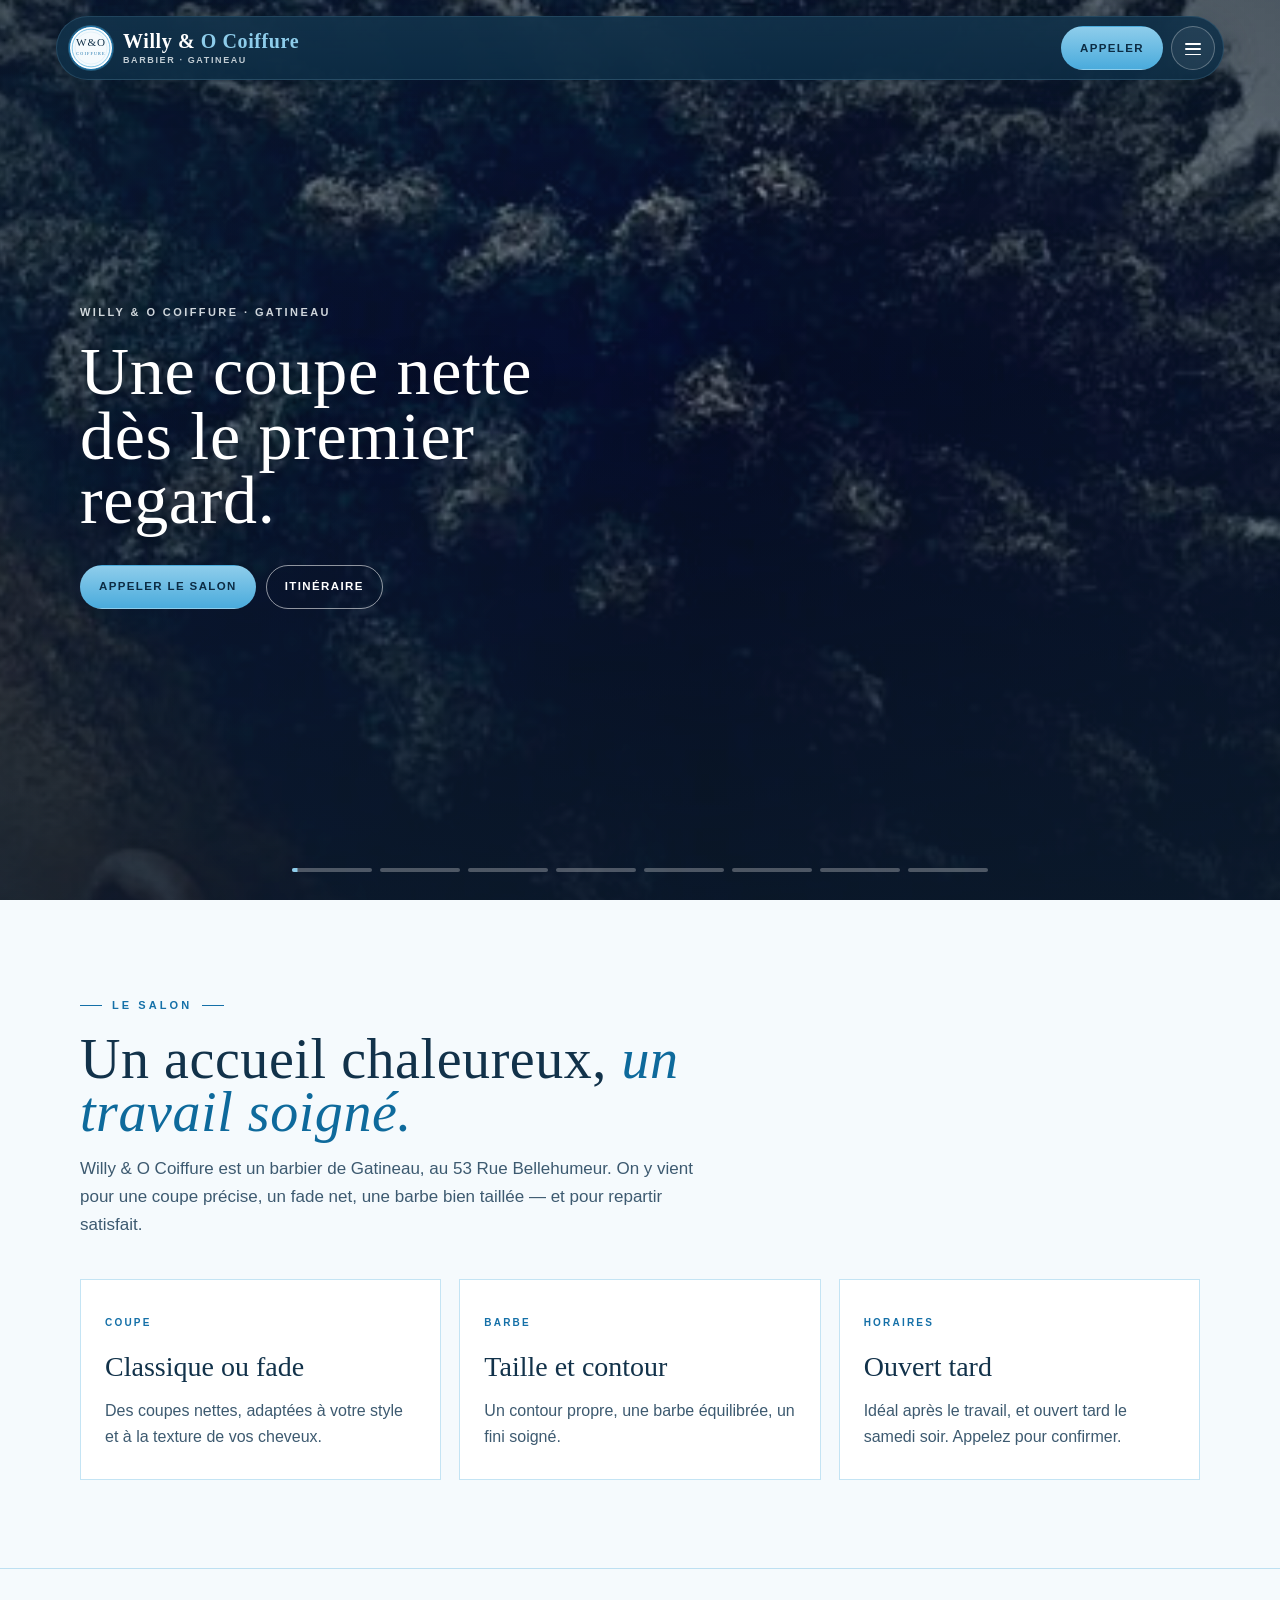
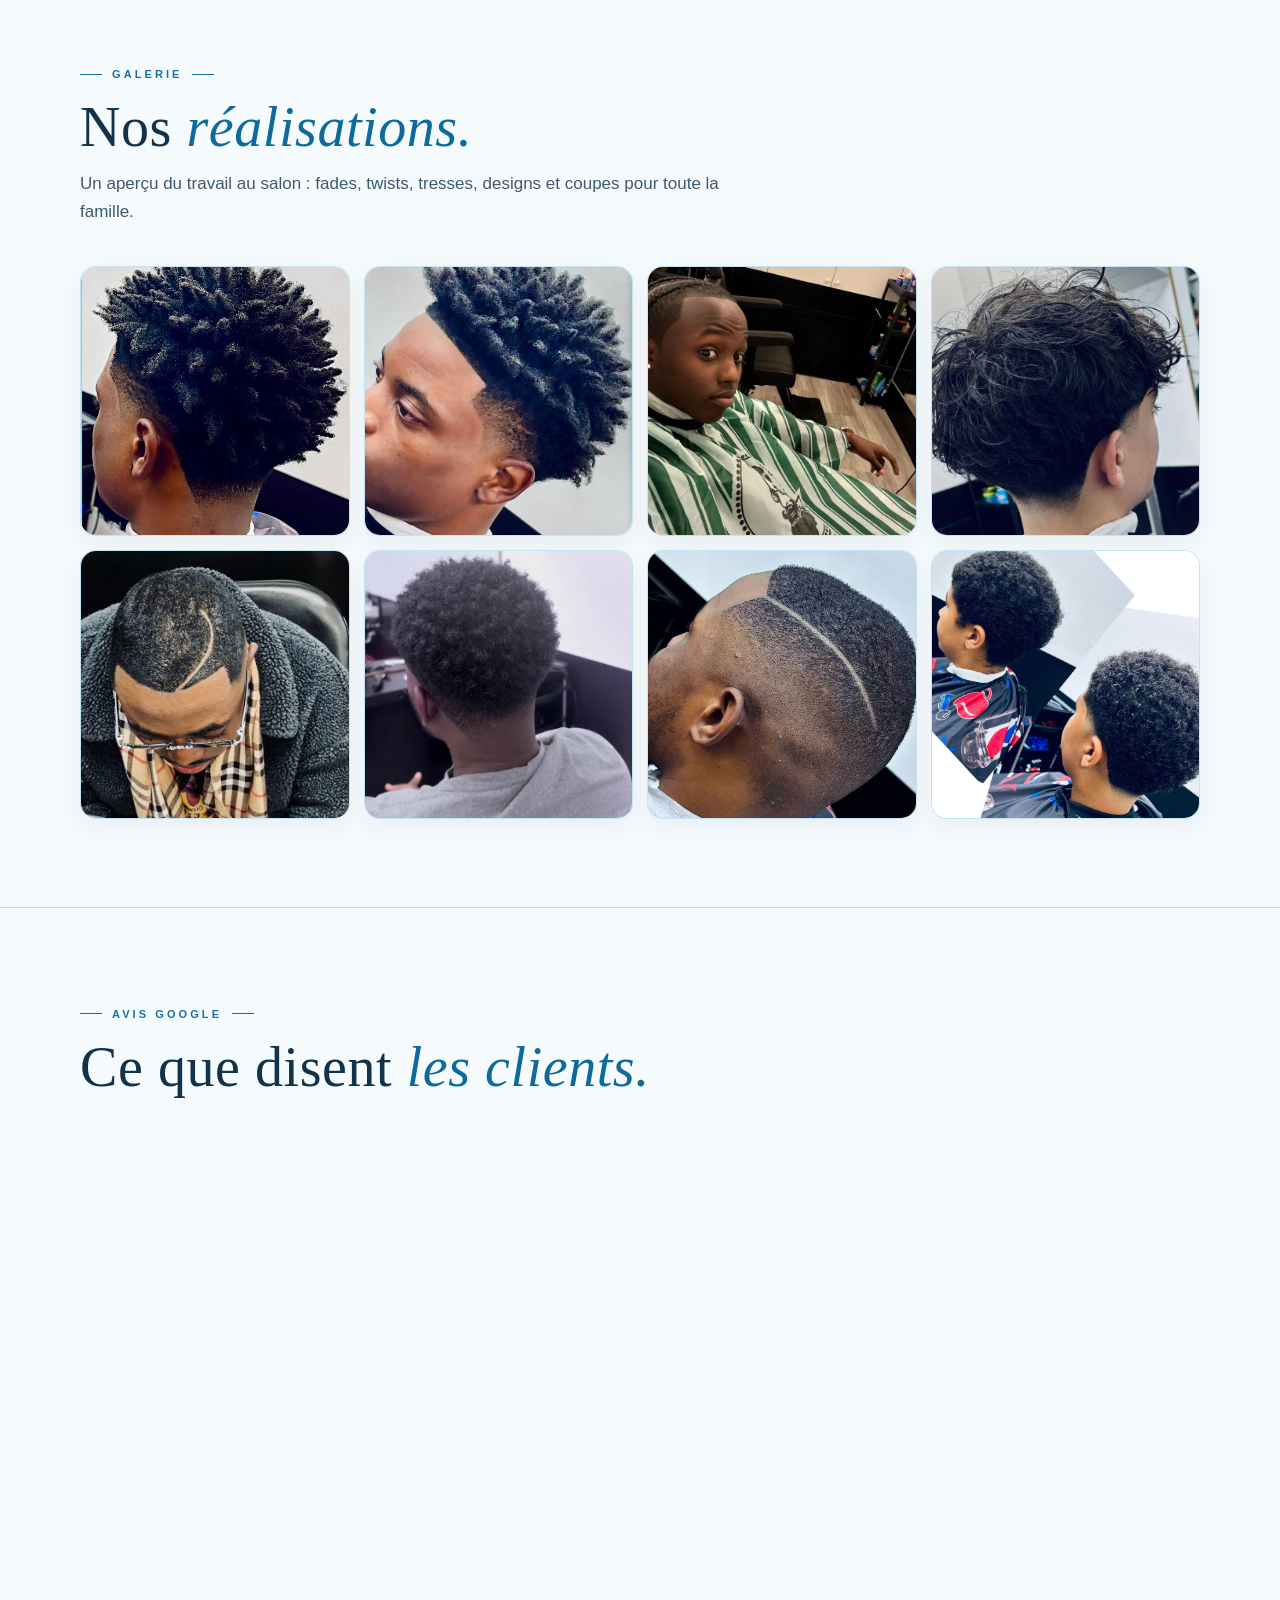
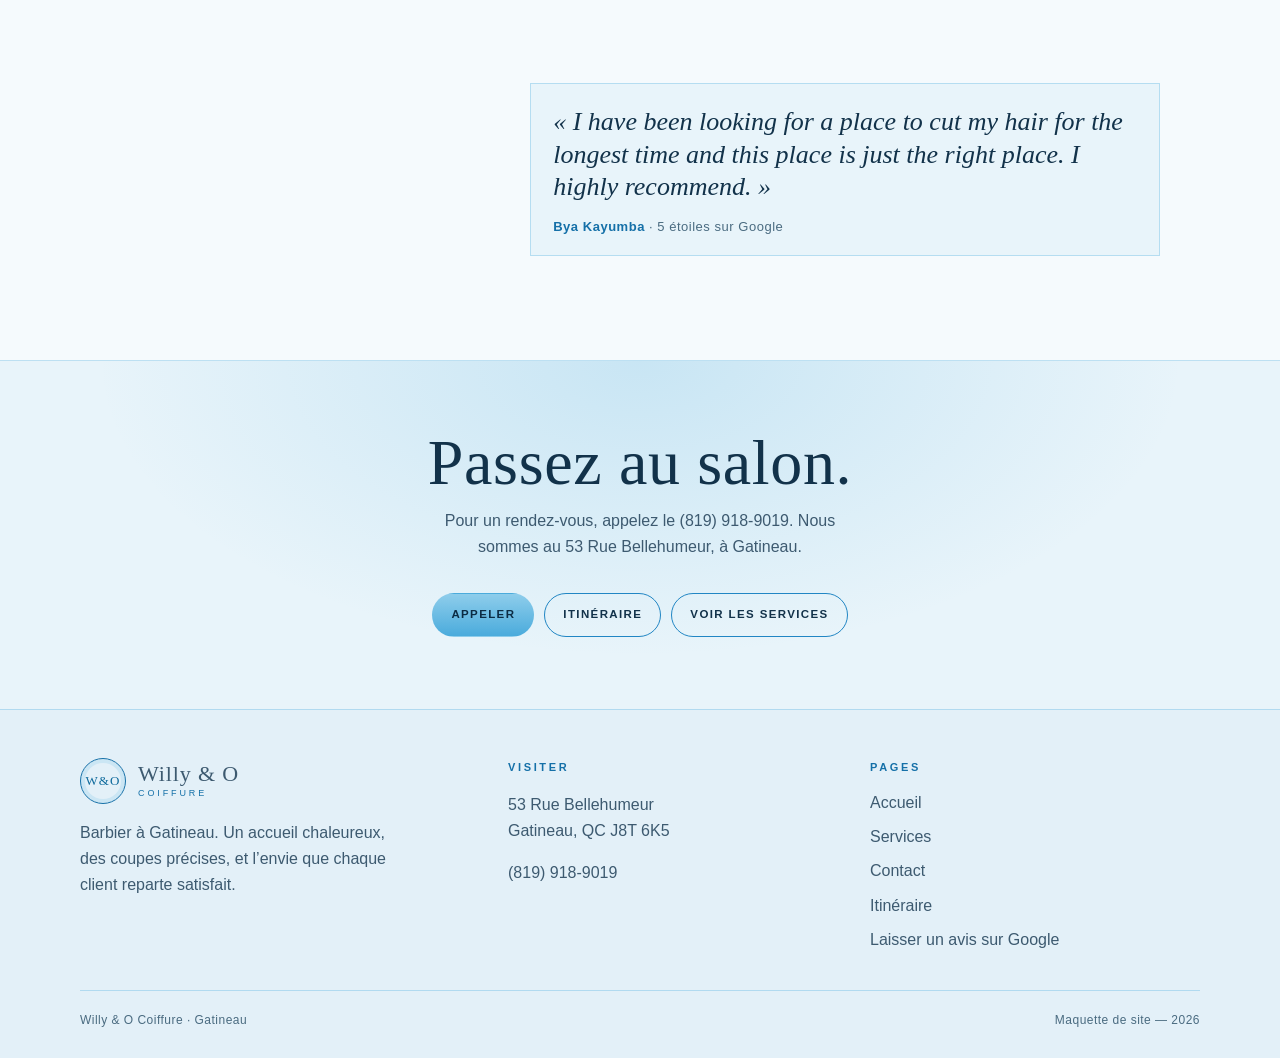
==== commit c083412f: "Add files via upload" ====
--- a/index.html
+++ b/index.html
@@ -77,36 +77,41 @@
   <div class="site-menu-backdrop" hidden></div>
 
   <main>
-    <section class="hero">
-      <div class="wrap hero-grid">
-        <div class="reveal">
-          <p class="kicker">Barbier à Gatineau</p>
-          <h1>Willy &amp; O <span>Coiffure</span></h1>
-          <p class="lede">Coupes nettes, accueil chaleureux, et un salon qui reste ouvert tard — y compris le samedi soir.</p>
-          <div class="rating">
-            <span class="stars" aria-hidden="true">★★★★★</span>
-            <span><strong>4,6</strong> sur Google · 27 avis</span>
-            <a href="https://www.google.com/maps/place/Willy+%26+O+Coiffure/@45.4751829,-75.6952067,17z/data=!3m2!4b1!5s0x4cce1b3f373b9ae1:0xc9d4cb1a926b3ba6!4m6!3m5!1s0x4cce1b52ba546b9f:0x3650c0cee4173c97!8m2!3d45.4751829!4d-75.6926318!16s%2Fg%2F11mzr9w0m_" target="_blank" rel="noopener">Voir les avis</a>
-          </div>
-          <div class="hero-actions">
-            <a class="btn btn-gold" href="tel:+18199189019">Appeler le salon</a>
-            <a class="btn btn-ghost" href="https://www.google.com/maps/place/Willy+%26+O+Coiffure/@45.4751829,-75.6952067,17z/data=!3m2!4b1!5s0x4cce1b3f373b9ae1:0xc9d4cb1a926b3ba6!4m6!3m5!1s0x4cce1b52ba546b9f:0x3650c0cee4173c97!8m2!3d45.4751829!4d-75.6926318!16s%2Fg%2F11mzr9w0m_" target="_blank" rel="noopener">Itinéraire</a>
-            <a class="btn btn-ghost" href="contact.html">Nous trouver</a>
-          </div>
-        </div>
-        <div class="hero-visual reveal">
-          <figure class="hero-frame">
-            <img src="01-twists-dos.jpg" width="532" height="666" alt="Vue de dos d’une coupe avec twists sur le dessus et un taper net, réalisée chez Willy &amp; O Coiffure.">
-          </figure>
-          <aside class="hero-card">
-            <p><strong>En ce moment</strong>Ouvert tard, jusqu’à 21 h certains soirs. Le samedi soir aussi.</p>
-            <div class="meta">
-              <a class="line" href="https://www.google.com/maps/place/Willy+%26+O+Coiffure/@45.4751829,-75.6952067,17z/data=!3m2!4b1!5s0x4cce1b3f373b9ae1:0xc9d4cb1a926b3ba6!4m6!3m5!1s0x4cce1b52ba546b9f:0x3650c0cee4173c97!8m2!3d45.4751829!4d-75.6926318!16s%2Fg%2F11mzr9w0m_" target="_blank" rel="noopener">53 Rue Bellehumeur, Gatineau, QC J8T 6K5</a>
-              <a class="line" href="tel:+18199189019">(819) 918-9019</a>
-              <a class="line" href="https://www.google.com/maps/place/Willy+%26+O+Coiffure/@45.4751829,-75.6952067,17z/data=!3m2!4b1!5s0x4cce1b3f373b9ae1:0xc9d4cb1a926b3ba6!4m6!3m5!1s0x4cce1b52ba546b9f:0x3650c0cee4173c97!8m2!3d45.4751829!4d-75.6926318!16s%2Fg%2F11mzr9w0m_" target="_blank" rel="noopener">Horaires du jour sur Google</a>
-            </div>
-          </aside>
-        </div>
+    <section class="hero" aria-roledescription="carousel" aria-label="Mises en avant du salon">
+      <div class="hero-bg" aria-hidden="true">
+        <img class="hero-bg-img is-active" src="01-twists-dos.jpg" alt="" data-pos="center 18%" data-ken="kb-a" style="object-position:center 18%;">
+        <img class="hero-bg-img" src="02-twists-profil.jpg" alt="" data-pos="center 22%" data-ken="kb-b" style="object-position:center 22%;" loading="lazy">
+        <img class="hero-bg-img" src="03-tresses-salon.jpg" alt="" data-pos="center 35%" data-ken="kb-c" style="object-position:center 35%;" loading="lazy">
+        <img class="hero-bg-img" src="04-curly-taper.jpg" alt="" data-pos="center 22%" data-ken="kb-d" style="object-position:center 22%;" loading="lazy">
+        <img class="hero-bg-img" src="05-design-courbe.jpg" alt="" data-pos="center 18%" data-ken="kb-a" style="object-position:center 18%;" loading="lazy">
+        <img class="hero-bg-img" src="06-afro-taper.jpg" alt="" data-pos="center 22%" data-ken="kb-b" style="object-position:center 22%;" loading="lazy">
+        <img class="hero-bg-img" src="07-high-fade-ligne.jpg" alt="" data-pos="center 28%" data-ken="kb-c" style="object-position:center 28%;" loading="lazy">
+        <img class="hero-bg-img" src="08-coupe-enfant.jpg" alt="" data-pos="center 35%" data-ken="kb-d" style="object-position:center 35%;" loading="lazy">
+      </div>
+      <div class="hero-overlay" aria-hidden="true"></div>
+      <div class="hero-content wrap">
+        <p class="hero-eyebrow">Willy &amp; O Coiffure · Gatineau</p>
+        <div class="hero-headlines" aria-live="polite">
+          <h1 class="hero-headline is-active" data-anim="fade-up">Une coupe nette dès le premier regard.</h1>
+          <p class="hero-headline" data-anim="stagger" aria-hidden="true">Vos cheveux vous diront merci.</p>
+          <p class="hero-headline" data-anim="blur-in" aria-hidden="true">Profitez d’un accueil chaleureux.</p>
+          <p class="hero-headline" data-anim="scale-in" aria-hidden="true">Une équipe de stylistes prêts à vous rendre encore plus beau qu’à votre arrivée.</p>
+          <p class="hero-headline" data-anim="slide-left" aria-hidden="true">Un salon qui reste ouvert tard, y compris le samedi soir.</p>
+        </div>
+        <div class="hero-actions">
+          <a class="btn btn-gold" href="tel:+18199189019">Appeler le salon</a>
+          <a class="btn btn-ghost" href="https://www.google.com/maps/place/Willy+%26+O+Coiffure/@45.4751829,-75.6952067,17z/data=!3m2!4b1!5s0x4cce1b3f373b9ae1:0xc9d4cb1a926b3ba6!4m6!3m5!1s0x4cce1b52ba546b9f:0x3650c0cee4173c97!8m2!3d45.4751829!4d-75.6926318!16s%2Fg%2F11mzr9w0m_" target="_blank" rel="noopener">Itinéraire</a>
+        </div>
+      </div>
+      <div class="hero-progress" role="tablist" aria-label="Photos du salon">
+        <button type="button" class="hero-progress-btn is-active" aria-label="Photo 1 sur 8" aria-current="true"><span class="hero-progress-fill"></span></button>
+        <button type="button" class="hero-progress-btn" aria-label="Photo 2 sur 8"><span class="hero-progress-fill"></span></button>
+        <button type="button" class="hero-progress-btn" aria-label="Photo 3 sur 8"><span class="hero-progress-fill"></span></button>
+        <button type="button" class="hero-progress-btn" aria-label="Photo 4 sur 8"><span class="hero-progress-fill"></span></button>
+        <button type="button" class="hero-progress-btn" aria-label="Photo 5 sur 8"><span class="hero-progress-fill"></span></button>
+        <button type="button" class="hero-progress-btn" aria-label="Photo 6 sur 8"><span class="hero-progress-fill"></span></button>
+        <button type="button" class="hero-progress-btn" aria-label="Photo 7 sur 8"><span class="hero-progress-fill"></span></button>
+        <button type="button" class="hero-progress-btn" aria-label="Photo 8 sur 8"><span class="hero-progress-fill"></span></button>
       </div>
     </section>
 
--- a/styles.css
+++ b/styles.css
@@ -344,14 +344,227 @@
 
 /* hero */
 .hero {
-  padding: calc(var(--header-h) + 24px) 0 64px;
-  border-bottom: 1px solid var(--line);
+  position: relative;
+  height: 100vh;
+  height: 100svh;
+  min-height: 100vh;
+  min-height: 100svh;
+  max-height: 100vh;
+  max-height: 100svh;
+  padding: 0;
+  border-bottom: 0;
   overflow: hidden;
+  display: flex;
+  flex-direction: column;
+  background: #0C2C44;
+  color: #fff;
+}
+.hero-bg {
+  position: absolute;
+  inset: -8%;
+  z-index: 0;
+  will-change: transform;
+}
+.hero-bg-img {
+  position: absolute;
+  inset: 0;
+  width: 100%;
+  height: 100%;
+  object-fit: cover;
+  object-position: center 20%;
+  display: block;
+  opacity: 0;
+  transition: opacity 1.5s ease;
+  pointer-events: none;
+  transform: scale(1.08);
+}
+.hero-bg-img.is-active {
+  opacity: 1;
+  z-index: 1;
+}
+.hero-bg-img.is-active[data-ken="kb-a"] { animation: heroKenA 35s linear forwards; }
+.hero-bg-img.is-active[data-ken="kb-b"] { animation: heroKenB 35s linear forwards; }
+.hero-bg-img.is-active[data-ken="kb-c"] { animation: heroKenC 35s linear forwards; }
+.hero-bg-img.is-active[data-ken="kb-d"] { animation: heroKenD 35s linear forwards; }
+.hero.is-paused .hero-bg-img { animation-play-state: paused; }
+
+@keyframes heroKenA {
+  from { transform: scale(1.08) translate(0, 0); }
+  to { transform: scale(1.18) translate(-2.2%, -1.4%); }
+}
+@keyframes heroKenB {
+  from { transform: scale(1.16) translate(-1.5%, 0); }
+  to { transform: scale(1.08) translate(1.8%, -1.2%); }
+}
+@keyframes heroKenC {
+  from { transform: scale(1.08) translate(1.4%, 0); }
+  to { transform: scale(1.18) translate(-1.6%, 1.2%); }
+}
+@keyframes heroKenD {
+  from { transform: scale(1.15) translate(0, -1%); }
+  to { transform: scale(1.08) translate(-1.8%, 1.2%); }
+}
+
+.hero-overlay {
+  position: absolute;
+  inset: 0;
+  z-index: 1;
+  pointer-events: none;
   background:
-    radial-gradient(ellipse at 80% 10%, var(--hero-glow-1), transparent 46%),
-    radial-gradient(ellipse at 0% 100%, var(--hero-glow-2), transparent 42%),
-    var(--bg);
-}
+    linear-gradient(180deg, rgba(12, 28, 44, 0.48) 0%, rgba(12, 28, 44, 0.28) 42%, rgba(12, 28, 44, 0.78) 100%),
+    linear-gradient(90deg, rgba(11, 31, 46, 0.50) 0%, rgba(11, 31, 46, 0.18) 55%, rgba(11, 31, 46, 0.40) 100%);
+}
+
+.hero-content {
+  position: relative;
+  z-index: 2;
+  flex: 1;
+  display: flex;
+  flex-direction: column;
+  justify-content: center;
+  padding: calc(var(--header-h) + 8px) 0 88px;
+  color: #fff;
+}
+.hero-eyebrow {
+  margin: 0 0 18px;
+  color: rgba(245, 250, 253, 0.84);
+  letter-spacing: 0.22em;
+  text-transform: uppercase;
+  font-size: 11px;
+  font-weight: 600;
+}
+.hero-headlines {
+  display: grid;
+  width: 100%;
+  max-width: 720px;
+}
+.hero-headline {
+  grid-area: 1 / 1;
+  margin: 0;
+  max-width: 16ch;
+  font-family: var(--font-serif);
+  font-weight: 500;
+  font-size: clamp(32px, 5.4vw, 68px);
+  letter-spacing: 0.01em;
+  line-height: 1.14;
+  color: #fff;
+  text-shadow: 0 2px 28px rgba(0, 0, 0, 0.35);
+  opacity: 0;
+  visibility: hidden;
+  pointer-events: none;
+  height: 0;
+  overflow: hidden;
+}
+.hero-headline.is-active,
+.hero-headline.is-leaving {
+  opacity: 1;
+  visibility: visible;
+  pointer-events: auto;
+  height: auto;
+  overflow: visible;
+}
+
+.hero-headline[data-anim="fade-up"].is-active { animation: heroFadeUp 1.1s ease both; }
+.hero-headline[data-anim="fade-up"].is-leaving,
+.hero-headline[data-anim="stagger"].is-leaving,
+.hero-headline[data-anim="blur-in"].is-leaving,
+.hero-headline[data-anim="scale-in"].is-leaving,
+.hero-headline[data-anim="slide-left"].is-leaving {
+  animation: heroFadeOut 0.7s ease both;
+}
+@keyframes heroFadeUp {
+  from { opacity: 0; transform: translateY(28px); }
+  to { opacity: 1; transform: none; }
+}
+@keyframes heroFadeOut {
+  from { opacity: 1; transform: none; filter: blur(0); }
+  to { opacity: 0; transform: translateY(-14px); filter: blur(2px); }
+}
+
+.hero-headline[data-anim="stagger"] .word {
+  display: inline-block;
+  opacity: 0;
+  transform: translateY(0.55em);
+}
+.hero-headline[data-anim="stagger"].is-active .word {
+  animation: heroWord 0.65s ease forwards;
+  animation-delay: calc(var(--i, 0) * 70ms);
+}
+@keyframes heroWord {
+  from { opacity: 0; transform: translateY(0.55em); }
+  to { opacity: 1; transform: none; }
+}
+
+.hero-headline[data-anim="blur-in"].is-active { animation: heroBlurIn 1.15s ease both; }
+@keyframes heroBlurIn {
+  from { opacity: 0; filter: blur(14px); transform: translateY(8px); }
+  to { opacity: 1; filter: blur(0); transform: none; }
+}
+
+.hero-headline[data-anim="scale-in"].is-active { animation: heroScaleIn 1.1s ease both; }
+@keyframes heroScaleIn {
+  from { opacity: 0; transform: scale(0.94); }
+  to { opacity: 1; transform: none; }
+}
+
+.hero-headline[data-anim="slide-left"].is-active { animation: heroSlideLeft 1.05s ease both; }
+@keyframes heroSlideLeft {
+  from { opacity: 0; transform: translateX(-40px); }
+  to { opacity: 1; transform: none; }
+}
+
+.hero .btn-ghost {
+  color: #fff;
+  border-color: rgba(255, 255, 255, 0.55);
+}
+.hero .btn-ghost:hover,
+.hero .btn-ghost:focus-visible {
+  color: #fff;
+  border-color: #8ECDEB;
+  background: rgba(255, 255, 255, 0.10);
+  box-shadow: 0 8px 20px rgba(0, 0, 0, 0.22);
+}
+
+.hero-progress {
+  position: absolute;
+  left: 0;
+  right: 0;
+  bottom: 28px;
+  z-index: 2;
+  display: flex;
+  gap: 8px;
+  justify-content: center;
+  width: min(var(--wrap), calc(100% - 40px));
+  margin-inline: auto;
+}
+.hero-progress-btn {
+  flex: 1 1 0;
+  max-width: 80px;
+  height: 4px;
+  padding: 0;
+  border: 0;
+  border-radius: 999px;
+  background: rgba(255, 255, 255, 0.28);
+  overflow: hidden;
+  cursor: pointer;
+}
+.hero-progress-btn:focus-visible {
+  outline: 2px solid #8ECDEB;
+  outline-offset: 3px;
+}
+.hero-progress-fill {
+  display: block;
+  height: 100%;
+  width: 100%;
+  background: #8ECDEB;
+  transform: scaleX(0);
+  transform-origin: left center;
+  will-change: transform;
+}
+.hero-progress-btn.is-active .hero-progress-fill {
+  background: #8ECDEB;
+}
+
 .hero-grid {
   display: grid;
   grid-template-columns: 1.05fr 0.95fr;
@@ -383,9 +596,8 @@
   margin: 0;
 }
 .hero h1 {
-  font-size: clamp(52px, 8vw, 104px);
-}
-.hero h1 span { display: block; font-style: italic; color: var(--gold-2); font-size: 0.72em; }
+  font-size: clamp(32px, 5.4vw, 68px);
+}
 .lede {
   margin: 22px 0 0;
   color: var(--muted);
@@ -422,35 +634,6 @@
 }
 .hero-card a.line:hover { color: var(--gold-2); }
 
-.hero-visual {
-  position: relative;
-  min-width: 0;
-}
-.hero-frame {
-  margin: 0;
-  border-radius: 20px;
-  overflow: hidden;
-  border: 1px solid var(--line);
-  box-shadow: var(--shadow);
-  background: var(--card);
-  aspect-ratio: 4 / 5;
-  perspective: 900px;
-  transform-style: preserve-3d;
-  will-change: transform;
-}
-.hero-frame img {
-  width: 100%;
-  height: 100%;
-  object-fit: cover;
-  object-position: center 15%;
-  display: block;
-  transform: scale(1.12);
-  transform-origin: center 20%;
-  will-change: transform;
-}
-.hero-visual .hero-card {
-  margin-top: 14px;
-}
 
 /* sections */
 .section { padding: 88px 0; border-bottom: 1px solid var(--line); }
@@ -637,14 +820,13 @@
   .svc-item {
     grid-template-columns: 1fr;
   }
-  .hero { padding: calc(var(--header-h) + 12px) 0 40px; }
-  .hero h1 { font-size: clamp(44px, 12vw, 56px); }
+  .hero-content { padding: calc(var(--header-h) + 4px) 0 76px; }
+  .hero-headline,
+  .hero h1 { font-size: clamp(30px, 8.4vw, 40px); }
+  .hero-headlines { max-width: 100%; }
+  .hero-progress { bottom: 18px; gap: 6px; }
+  .hero-progress-btn { max-width: none; height: 3px; }
   .section { padding: 56px 0; }
-  .hero-visual .hero-card {
-    position: static;
-    margin-top: 14px;
-  }
-  .hero-frame { aspect-ratio: 4 / 5; max-height: 520px; }
   .gallery-grid { grid-template-columns: repeat(2, 1fr); gap: 10px; }
   .svc-item .svc-photo { width: 100%; max-width: 100%; aspect-ratio: 16 / 10; }
   .svc-table td { display: block; width: auto; text-align: left; padding: 4px 0; }
@@ -857,8 +1039,6 @@
     aspect-ratio: 16 / 10;
     justify-self: stretch;
   }
-  .hero-visual .hero-card { position: static; margin-top: 14px; }
-  .hero-frame { aspect-ratio: 4 / 5; max-height: none; }
 }
 
 
@@ -961,9 +1141,12 @@
   .gallery-item::after,
   .svc-photo img,
   .lightbox,
-  .hero-frame,
-  .hero-frame img {
-    transition: none !important;
+  .hero-bg-img,
+  .hero-headline,
+  .hero-headline .word {
+    transition: opacity .8s ease !important;
+    animation: none !important;
+    filter: none !important;
   }
   .btn:hover,
   .btn:active,
@@ -975,10 +1158,17 @@
   .gallery-item.is-hover img,
   .svc-photo:hover img,
   .svc-photo:focus-visible img,
-  .hero-frame,
-  .hero-frame img,
+  .hero-bg-img,
+  .hero-bg-img.is-active,
+  .hero-headline,
+  .hero-headline.is-active,
+  .hero-headline.is-leaving,
+  .hero-headline .word,
+  .hero-bg,
   .site-menu,
   .site-menu.is-open {
     transform: none !important;
+    animation: none !important;
+    filter: none !important;
   }
 }
